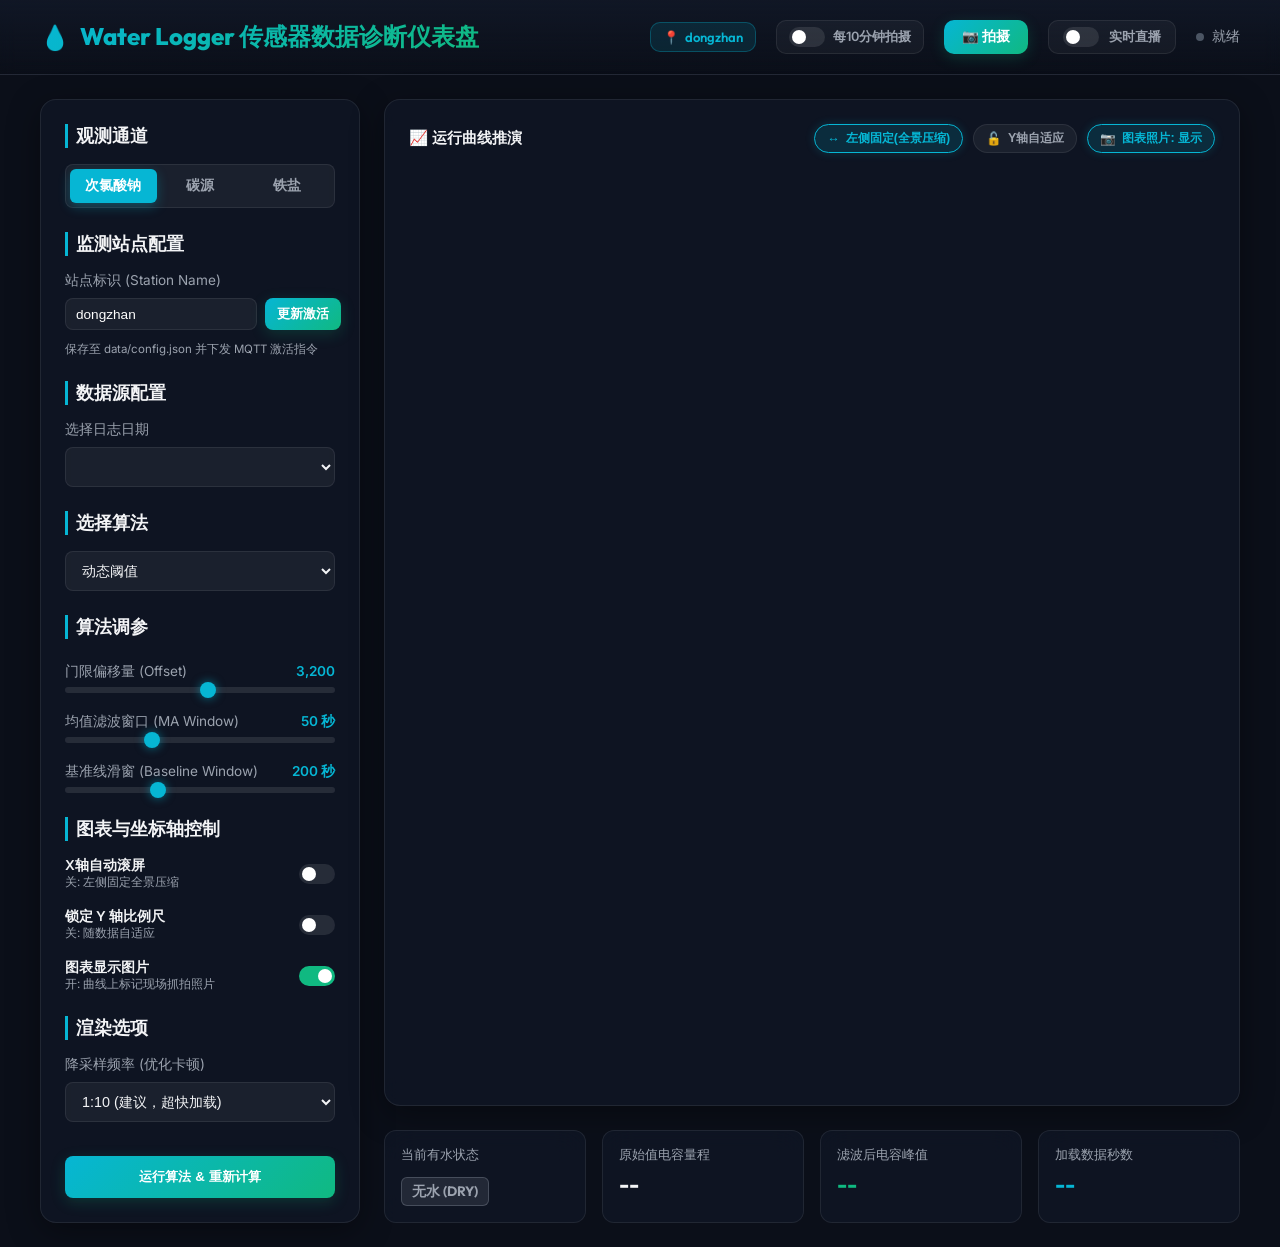
==== src/templates/index.html @ 76b0951c "more   configable items" ====
<!DOCTYPE html>
<html lang="zh-CN">
<head>
    <meta charset="UTF-8">
    <meta name="viewport" content="width=device-width, initial-scale=1.0">
    <title>Water Logger 传感器分析诊断控制台</title>
    <!-- 引入 Google Fonts -->
    <link rel="preconnect" href="https://fonts.googleapis.com">
    <link rel="preconnect" href="https://fonts.gstatic.com" crossorigin>
    <link href="https://fonts.googleapis.com/css2?family=Inter:wght@300;400;600;700&family=Outfit:wght@400;600;800&display=swap" rel="stylesheet">
    <!-- 引入 ECharts -->
    <script src="https://cdn.jsdelivr.net/npm/echarts@5.4.3/dist/echarts.min.js"></script>
    
    <style>
        :root {
            --bg-color: #0b0f19;
            --card-bg: rgba(17, 24, 39, 0.7);
            --card-border: rgba(255, 255, 255, 0.08);
            --text-main: #f3f4f6;
            --text-muted: #9ca3af;
            --accent-green: #10b981;
            --accent-cyan: #06b6d4;
            --accent-orange: #f59e0b;
            --accent-red: #ef4444;
            --btn-hover: #1f2937;
        }

        * {
            box-sizing: border-box;
            margin: 0;
            padding: 0;
        }

        body {
            background-color: var(--bg-color);
            color: var(--text-main);
            font-family: 'Inter', sans-serif;
            min-height: 100vh;
            display: flex;
            flex-direction: column;
            overflow-x: hidden;
        }

        header {
            padding: 20px 40px;
            background: linear-gradient(180deg, rgba(17, 24, 39, 0.9) 0%, rgba(11, 15, 25, 0) 100%);
            border-bottom: 1px solid var(--card-border);
            backdrop-filter: blur(8px);
            display: flex;
            justify-content: space-between;
            align-items: center;
        }

        header h1 {
            font-family: 'Outfit', sans-serif;
            font-size: 1.5rem;
            font-weight: 800;
            background: linear-gradient(135deg, #06b6d4 0%, #10b981 100%);
            -webkit-background-clip: text;
            -webkit-text-fill-color: transparent;
            display: flex;
            align-items: center;
            gap: 10px;
        }

        .header-right {
            display: flex;
            align-items: center;
            gap: 20px;
        }

        header .status {
            font-size: 0.85rem;
            color: var(--text-muted);
            display: flex;
            align-items: center;
            gap: 8px;
        }

        header .status-dot {
            width: 8px;
            height: 8px;
            background-color: #4b5563;
            border-radius: 50%;
            transition: all 0.5s;
        }

        header .status-dot.live {
            background-color: var(--accent-green);
            box-shadow: 0 0 10px var(--accent-green);
            animation: pulse 2s infinite;
        }

        header .status-dot.connecting {
            background-color: var(--accent-orange);
            box-shadow: 0 0 10px var(--accent-orange);
            animation: pulse 0.8s infinite;
        }

        @keyframes pulse {
            0% { transform: scale(0.95); opacity: 0.5; }
            50% { transform: scale(1.05); opacity: 1; }
            100% { transform: scale(0.95); opacity: 0.5; }
        }

        /* 拍摄按钮 */
        .capture-btn {
            background: linear-gradient(135deg, var(--accent-cyan) 0%, var(--accent-green) 100%);
            border: none;
            color: #ffffff;
            padding: 8px 18px;
            border-radius: 10px;
            font-size: 0.85rem;
            font-weight: 600;
            font-family: 'Inter', sans-serif;
            cursor: pointer;
            transition: all 0.3s;
            box-shadow: 0 4px 15px rgba(16, 185, 129, 0.2);
        }
        .capture-btn:hover:not(:disabled) {
            transform: translateY(-2px);
            box-shadow: 0 6px 20px rgba(16, 185, 129, 0.4);
        }
        .capture-btn:disabled {
            opacity: 0.6;
            cursor: wait;
        }

        /* 定时拍摄开关 */
        .auto-capture-toggle {
            display: flex;
            align-items: center;
            gap: 8px;
            background: rgba(255,255,255,0.04);
            border: 1px solid var(--card-border);
            border-radius: 10px;
            padding: 6px 12px;
            cursor: pointer;
            user-select: none;
            transition: all 0.3s;
        }
        .auto-capture-toggle:hover {
            background: rgba(255,255,255,0.08);
        }
        .auto-capture-toggle.active {
            border-color: var(--accent-cyan);
            background: rgba(6,182,212,0.08);
        }
        .auto-capture-toggle .toggle-label {
            font-size: 0.8rem;
            font-weight: 600;
            color: var(--text-muted);
            transition: color 0.3s;
        }
        .auto-capture-toggle.active .toggle-label {
            color: var(--accent-cyan);
        }

        /* 实时直播切换开关 */
        .live-toggle {
            display: flex;
            align-items: center;
            gap: 10px;
            background: rgba(255,255,255,0.04);
            border: 1px solid var(--card-border);
            border-radius: 10px;
            padding: 6px 14px;
            cursor: pointer;
            user-select: none;
            transition: all 0.3s;
        }
        .live-toggle:hover {
            background: rgba(255,255,255,0.08);
        }
        .live-toggle.active {
            border-color: var(--accent-green);
            background: rgba(16,185,129,0.08);
        }
        .live-toggle .toggle-label {
            font-size: 0.82rem;
            font-weight: 600;
            color: var(--text-muted);
            transition: color 0.3s;
        }
        .live-toggle.active .toggle-label {
            color: var(--accent-green);
        }
        /* 开关滑块 */
        .switch {
            position: relative;
            width: 36px;
            height: 20px;
        }
        .switch input { display: none; }
        .switch-slider {
            position: absolute;
            inset: 0;
            background: rgba(255,255,255,0.1);
            border-radius: 20px;
            transition: 0.3s;
        }
        .switch-slider:before {
            content: '';
            position: absolute;
            height: 14px;
            width: 14px;
            left: 3px;
            bottom: 3px;
            background: white;
            border-radius: 50%;
            transition: 0.3s;
        }
        input:checked + .switch-slider {
            background: var(--accent-green);
        }
        input:checked + .switch-slider:before {
            transform: translateX(16px);
        }

        .main-container {
            display: flex;
            flex: 1;
            padding: 24px 40px;
            gap: 24px;
            max-width: 1800px;
            margin: 0 auto;
            width: 100%;
        }

        /* 侧边控制面板 */
        .sidebar {
            width: 320px;
            background: var(--card-bg);
            border: 1px solid var(--card-border);
            border-radius: 16px;
            padding: 24px;
            backdrop-filter: blur(16px);
            display: flex;
            flex-direction: column;
            gap: 24px;
            box-shadow: 0 8px 32px 0 rgba(0, 0, 0, 0.37);
        }

        .section-title {
            font-family: 'Outfit', sans-serif;
            font-size: 1.1rem;
            font-weight: 600;
            margin-bottom: 8px;
            border-left: 3px solid var(--accent-cyan);
            padding-left: 8px;
        }

        .control-group {
            display: flex;
            flex-direction: column;
            gap: 8px;
        }

        label {
            font-size: 0.85rem;
            color: var(--text-muted);
            display: flex;
            justify-content: space-between;
        }

        select, input[type="number"] {
            width: 100%;
            background-color: rgba(255, 255, 255, 0.05);
            border: 1px solid var(--card-border);
            color: var(--text-main);
            padding: 10px 12px;
            border-radius: 8px;
            font-size: 0.9rem;
            outline: none;
            transition: all 0.3s;
        }

        select:focus, input[type="number"]:focus {
            border-color: var(--accent-cyan);
            box-shadow: 0 0 8px rgba(6, 182, 212, 0.3);
        }

        select option {
            background-color: var(--card-bg);
            color: var(--text-main);
        }

        .param-group {
            display: flex;
            flex-direction: column;
            gap: 20px;
        }

        /* 滑块样式 */
        .slider-container {
            display: flex;
            flex-direction: column;
            gap: 6px;
        }

        .slider-val {
            font-weight: 600;
            color: var(--accent-cyan);
        }

        input[type="range"] {
            -webkit-appearance: none;
            width: 100%;
            height: 6px;
            background: rgba(255, 255, 255, 0.1);
            border-radius: 3px;
            outline: none;
        }

        input[type="range"]::-webkit-slider-thumb {
            -webkit-appearance: none;
            width: 16px;
            height: 16px;
            border-radius: 50%;
            background: var(--accent-cyan);
            cursor: pointer;
            box-shadow: 0 0 10px rgba(6, 182, 212, 0.6);
            transition: transform 0.1s;
        }

        input[type="range"]::-webkit-slider-thumb:hover {
            transform: scale(1.2);
        }

        .channel-tabs {
            display: flex;
            background: rgba(255, 255, 255, 0.05);
            padding: 4px;
            border-radius: 8px;
            border: 1px solid var(--card-border);
        }

        .tab-btn {
            flex: 1;
            background: transparent;
            border: none;
            color: var(--text-muted);
            padding: 8px 0;
            border-radius: 6px;
            cursor: pointer;
            font-size: 0.85rem;
            font-weight: 600;
            transition: all 0.3s;
        }

        .tab-btn.active {
            background-color: var(--accent-cyan);
            color: #ffffff;
            box-shadow: 0 4px 12px rgba(6, 182, 212, 0.3);
        }

        .apply-btn {
            width: 100%;
            background: linear-gradient(135deg, var(--accent-cyan) 0%, var(--accent-green) 100%);
            border: none;
            color: #ffffff;
            padding: 12px;
            border-radius: 8px;
            font-weight: 600;
            cursor: pointer;
            transition: all 0.3s;
            box-shadow: 0 4px 15px rgba(16, 185, 129, 0.2);
            margin-top: 10px;
        }

        .apply-btn:hover {
            transform: translateY(-2px);
            box-shadow: 0 6px 20px rgba(16, 185, 129, 0.4);
        }

        .apply-btn:active {
            transform: translateY(0);
        }

        /* 右侧图表与展示区 */
        .content-area {
            flex: 1;
            display: flex;
            flex-direction: column;
            gap: 24px;
        }

        .chart-card {
            flex: 1;
            background: var(--card-bg);
            border: 1px solid var(--card-border);
            border-radius: 16px;
            padding: 24px;
            position: relative;
            backdrop-filter: blur(16px);
            min-height: 550px;
            box-shadow: 0 8px 32px 0 rgba(0, 0, 0, 0.37);
            transition: border-color 0.5s;
        }
        .chart-card.live-border {
            border-color: rgba(16, 185, 129, 0.3);
            box-shadow: 0 8px 32px 0 rgba(0,0,0,0.37), 0 0 20px rgba(16,185,129,0.06);
        }

        #chart {
            width: 100%;
            height: 100%;
            min-height: 500px;
        }

        /* 图表卡片顶部控制栏 */
        .chart-top-bar {
            display: flex;
            justify-content: space-between;
            align-items: center;
            margin-bottom: 12px;
            z-index: 10;
            position: relative;
        }

        .chart-card-title {
            font-size: 0.95rem;
            font-weight: 700;
            color: var(--text-main);
            display: flex;
            align-items: center;
            gap: 6px;
        }

        .chart-top-actions {
            display: flex;
            align-items: center;
            gap: 10px;
            flex-wrap: wrap;
        }

        .chart-pill-btn {
            display: inline-flex;
            align-items: center;
            gap: 6px;
            background: rgba(255, 255, 255, 0.05);
            border: 1px solid var(--card-border);
            color: var(--text-muted);
            padding: 5px 12px;
            border-radius: 20px;
            font-size: 0.78rem;
            font-weight: 600;
            cursor: pointer;
            transition: all 0.25s ease;
            user-select: none;
        }

        .chart-pill-btn:hover {
            background: rgba(255, 255, 255, 0.1);
            color: var(--text-main);
            border-color: rgba(255, 255, 255, 0.2);
        }

        .chart-pill-btn.active {
            background: rgba(6, 182, 212, 0.15);
            border-color: var(--accent-cyan);
            color: var(--accent-cyan);
            box-shadow: 0 0 10px rgba(6, 182, 212, 0.2);
        }

        .chart-pill-btn.scrolling {
            background: rgba(16, 185, 129, 0.15);
            border-color: var(--accent-green);
            color: var(--accent-green);
            box-shadow: 0 0 10px rgba(16, 185, 129, 0.2);
        }

        .chart-pill-btn.locked {
            background: rgba(245, 158, 11, 0.15);
            border-color: var(--accent-orange);
            color: var(--accent-orange);
            box-shadow: 0 0 10px rgba(245, 158, 11, 0.2);
        }

        .chart-pill-btn.off {
            background: rgba(255, 255, 255, 0.03);
            border-color: rgba(255, 255, 255, 0.1);
            color: var(--text-muted);
            opacity: 0.75;
        }

        /* 实时追加计数器 */
        .live-badge {
            display: none;
            align-items: center;
            gap: 6px;
            background: rgba(16, 185, 129, 0.12);
            border: 1px solid rgba(16, 185, 129, 0.3);
            border-radius: 20px;
            padding: 4px 12px;
            font-size: 0.78rem;
            font-weight: 600;
            color: var(--accent-green);
        }
        .live-badge.visible {
            display: flex;
        }
        .live-badge .blink-dot {
            width: 6px;
            height: 6px;
            background: var(--accent-green);
            border-radius: 50%;
            animation: pulse 1s infinite;
        }

        /* 状态与统计微卡片 */
        .metrics-row {
            display: grid;
            grid-template-columns: repeat(4, 1fr);
            gap: 16px;
        }

        .metric-card {
            background: var(--card-bg);
            border: 1px solid var(--card-border);
            border-radius: 12px;
            padding: 16px;
            backdrop-filter: blur(16px);
            display: flex;
            flex-direction: column;
            gap: 6px;
        }

        .metric-title {
            font-size: 0.8rem;
            color: var(--text-muted);
        }

        .metric-val {
            font-size: 1.4rem;
            font-weight: bold;
            font-family: 'Outfit', sans-serif;
        }

        .state-tag {
            display: inline-block;
            padding: 4px 10px;
            border-radius: 6px;
            font-size: 0.85rem;
            font-weight: bold;
        }

        .state-tag.dry {
            background-color: rgba(156, 163, 175, 0.15);
            color: var(--text-muted);
            border: 1px solid rgba(156, 163, 175, 0.3);
        }

        .state-tag.wet {
            background-color: rgba(16, 185, 129, 0.15);
            color: var(--accent-green);
            border: 1px solid rgba(16, 185, 129, 0.4);
            box-shadow: 0 0 10px rgba(16, 185, 129, 0.1);
        }

        /* 新数据闪烁动画 */
        @keyframes flash-new {
            0% { background: rgba(6, 182, 212, 0.15); }
            100% { background: transparent; }
        }
        .metric-card.flash {
            animation: flash-new 0.6s ease-out;
        }

        /* 照片记录卡片 */
        .photo-card {
            background: var(--card-bg);
            border: 1px solid var(--card-border);
            border-radius: 16px;
            padding: 20px 24px;
            backdrop-filter: blur(16px);
        }
        .photo-header {
            display: flex;
            justify-content: space-between;
            align-items: center;
            margin-bottom: 12px;
        }
        .photo-count {
            font-size: 0.8rem;
            color: var(--text-muted);
        }
        .photo-strip {
            display: flex;
            gap: 12px;
            overflow-x: auto;
            padding-bottom: 6px;
        }
        .photo-item {
            flex: 0 0 auto;
            cursor: pointer;
            text-align: center;
            transition: transform 0.2s;
        }
        .photo-item:hover {
            transform: translateY(-3px);
        }
        .photo-thumb {
            width: 110px;
            height: 82px;
            object-fit: cover;
            border-radius: 8px;
            border: 1px solid var(--card-border);
            display: block;
            background: rgba(255,255,255,0.03);
        }
        .photo-time {
            margin-top: 4px;
            font-size: 0.72rem;
            color: var(--text-muted);
            font-family: 'Outfit', sans-serif;
        }

        /* 曲线上照片悬停 tooltip 式放大 */
        #photo-hover {
            display: none;
            position: fixed;
            z-index: 999;
            pointer-events: none;
            background: rgba(17, 24, 39, 0.96);
            border: 1px solid rgba(255,255,255,0.2);
            border-radius: 10px;
            padding: 8px;
            box-shadow: 0 10px 40px rgba(0,0,0,0.6);
        }
        #photo-hover.open { display: block; }
        #photo-hover img {
            display: block;
            width: 320px;
            max-height: 300px;
            object-fit: contain;
            border-radius: 6px;
        }
        #photo-hover .photo-hover-time {
            margin-top: 5px;
            font-size: 0.75rem;
            color: var(--text-muted);
            text-align: center;
            font-family: 'Outfit', sans-serif;
        }

        /* 照片放大弹窗 */
        .photo-modal {
            display: none;
            position: fixed;
            inset: 0;
            background: rgba(0, 0, 0, 0.85);
            z-index: 1000;
            flex-direction: column;
            align-items: center;
            justify-content: center;
            gap: 14px;
            cursor: zoom-out;
        }
        .photo-modal.open {
            display: flex;
        }
        .photo-modal img {
            max-width: 92vw;
            max-height: 82vh;
            border-radius: 12px;
            border: 1px solid rgba(255,255,255,0.15);
        }
        .photo-modal .photo-modal-time {
            color: #f3f4f6;
            font-size: 0.95rem;
            font-family: 'Outfit', sans-serif;
        }

        /* 顶部站点指示牌 */
        .station-tag {
            display: flex;
            align-items: center;
            gap: 6px;
            background: rgba(6, 182, 212, 0.12);
            border: 1px solid rgba(6, 182, 212, 0.3);
            border-radius: 10px;
            padding: 6px 12px;
            font-size: 0.82rem;
            font-weight: 600;
            color: var(--accent-cyan);
            font-family: 'Outfit', monospace;
        }
    </style>
</head>
<body>

    <header>
        <h1><span>💧</span> Water Logger 传感器数据诊断仪表盘</h1>
        <div class="header-right">
            <!-- 当前激活站点指示牌 -->
            <div class="station-tag" id="station-tag" title="当前激活的监测站点（可在侧边栏修改）">
                <span>📍</span>
                <span id="current-station-name">dongzhan</span>
            </div>
            <!-- 定时拍摄开关：每10分钟自动拍摄一张 -->
            <label class="auto-capture-toggle" id="auto-capture-toggle" onclick="toggleAutoCapture()">
                <div class="switch">
                    <input type="checkbox" id="auto-capture-checkbox">
                    <span class="switch-slider"></span>
                </div>
                <span class="toggle-label">每10分钟拍摄</span>
            </label>
            <!-- 远程拍摄按钮 -->
            <button class="capture-btn" id="capture-btn" onclick="triggerCapture()">📷 拍摄</button>
            <!-- 实时直播开关 -->
            <div class="live-toggle" id="live-toggle" onclick="toggleLiveMode()">
                <div class="switch">
                    <input type="checkbox" id="live-checkbox">
                    <span class="switch-slider"></span>
                </div>
                <span class="toggle-label">实时直播</span>
            </div>
            <div class="status">
                <span class="status-dot" id="status-dot"></span>
                <span id="status-text">就绪</span>
            </div>
        </div>
    </header>

    <div class="main-container">
        <!-- 侧边参数控制器 -->
        <div class="sidebar">
            <div class="control-group">
                <div class="section-title">观测通道</div>
                <div class="channel-tabs">
                    <button class="tab-btn active" onclick="switchChannel(1)">次氯酸钠</button>
                    <button class="tab-btn" onclick="switchChannel(2)">碳源</button>
                    <button class="tab-btn" onclick="switchChannel(3)">铁盐</button>
                </div>
            </div>

            <div class="control-group">
                <div class="section-title">监测站点配置</div>
                <label for="station-name-input">站点标识 (Station Name)</label>
                <div style="display: flex; gap: 8px;">
                    <input type="text" id="station-name-input" value="dongzhan" style="flex: 1; background: rgba(255,255,255,0.05); border: 1px solid var(--card-border); color: #fff; padding: 7px 10px; border-radius: 8px; font-size: 0.85rem;" placeholder="如 dongzhan">
                    <button class="apply-btn" id="btn-save-station" style="width: auto; padding: 7px 12px; margin-top: 0; white-space: nowrap; font-size: 0.82rem;" onclick="saveStationConfig()">更新激活</button>
                </div>
                <div style="font-size: 0.72rem; color: var(--text-muted); margin-top: 4px;">保存至 data/config.json 并下发 MQTT 激活指令</div>
            </div>

            <div class="control-group">
                <div class="section-title">数据源配置</div>
                <label for="date-select">选择日志日期</label>
                <select id="date-select" onchange="fetchData()">
                    <!-- 动态加载 -->
                </select>
            </div>

            <div class="control-group">
                <div class="section-title">选择算法</div>
                <select id="algo-select">
                    <option value="dynamic">动态阈值</option>
                    <option value="discrete">离散方差</option>
                    <option value="envelope">包络范围</option>
                </select>
            </div>

            <div class="control-group" style="gap: 16px;">
                <div class="section-title">算法调参</div>
                
                <!-- 动态阈值 参数 -->
                <div id="param-group-dynamic" class="param-group">
                    <div class="slider-container">
                        <label>门限偏移量 (Offset) <span class="slider-val" id="offset-val">3,200</span></label>
                        <input type="range" id="offset-slider" min="-50000" max="50000" step="500" value="3200" oninput="updateSliderLabel('offset', this.value)" onchange="fetchData()">
                    </div>
                    <div class="slider-container">
                        <label>均值滤波窗口 (MA Window) <span class="slider-val" id="ma-val">50 秒</span></label>
                        <input type="range" id="ma-slider" min="5" max="150" step="5" value="50" oninput="updateSliderLabel('ma', this.value)" onchange="fetchData()">
                    </div>
                    <div class="slider-container">
                        <label>基准线滑窗 (Baseline Window) <span class="slider-val" id="base-val">200 秒</span></label>
                        <input type="range" id="base-slider" min="50" max="500" step="10" value="200" oninput="updateSliderLabel('base', this.value)" onchange="fetchData()">
                    </div>
                </div>

                <!-- 离散方差 参数 -->
                <div id="param-group-discrete" class="param-group" style="display: none;">
                    <div class="slider-container">
                        <label>基线均值窗口 <span class="slider-val" id="var-base-val">200 秒</span></label>
                        <input type="range" id="var-base-slider" min="50" max="500" step="10" value="200" oninput="updateSliderLabel('var-base', this.value)" onchange="fetchData()">
                    </div>
                    <div class="slider-container">
                        <label>方差平滑窗口 <span class="slider-val" id="var-ma-val">30 秒</span></label>
                        <input type="range" id="var-ma-slider" min="5" max="150" step="5" value="30" oninput="updateSliderLabel('var-ma', this.value)" onchange="fetchData()">
                    </div>
                    <div class="slider-container">
                        <label>方差触发阈值 <span class="slider-val" id="var-thresh-val">500,000</span></label>
                        <input type="range" id="var-thresh-slider" min="0" max="5000000" step="10000" value="500000" oninput="updateSliderLabel('var-thresh', this.value)" onchange="fetchData()">
                    </div>
                </div>

                <div id="param-group-envelope" class="param-group" style="display: none;">
                    <div class="slider-container">
                        <label>包络窗口大小 <span class="slider-val" id="env-window-val">30 秒</span></label>
                        <input type="range" id="env-window-slider" min="10" max="200" step="5" value="30" oninput="updateSliderLabel('env-window', this.value)" onchange="fetchData()">
                    </div>
                    <div class="slider-container">
                        <label>基准线上升窗口 (Up) <span class="slider-val" id="env-dry-window-up-val">1000 秒</span></label>
                        <input type="range" id="env-dry-window-up-slider" min="10" max="10000" step="10" value="1000" oninput="updateSliderLabel('env-dry-window-up', this.value); syncDownWindow(this.value);" onchange="fetchData()">
                    </div>
                    <div class="slider-container">
                        <label>基准线下降窗口 (Down) <span class="slider-val" id="env-dry-window-down-val">1000 秒</span></label>
                        <input type="range" id="env-dry-window-down-slider" min="10" max="10000" step="10" value="1000" oninput="updateSliderLabel('env-dry-window-down', this.value)" onchange="fetchData()">
                    </div>
                    <div class="slider-container">
                        <label>上触发偏移量 <span class="slider-val" id="env-upper-offset-val">5,000</span></label>
                        <input type="range" id="env-upper-offset-slider" min="100" max="50000" step="500" value="5000" oninput="updateSliderLabel('env-upper-offset', this.value)" onchange="fetchData()">
                    </div>
                    <div class="slider-container">
                        <label>下触发偏移量 <span class="slider-val" id="env-lower-offset-val">3,000</span></label>
                        <input type="range" id="env-lower-offset-slider" min="100" max="50000" step="500" value="3000" oninput="updateSliderLabel('env-lower-offset', this.value)" onchange="fetchData()">
                    </div>
                </div>
            </div>

            <div class="control-group">
                <div class="section-title">图表与坐标轴控制</div>
                <div class="slider-container" style="flex-direction: row; justify-content: space-between; align-items: center;">
                    <div>
                        <div style="font-weight: 600; font-size: 0.85rem;">X轴自动滚屏</div>
                        <div style="font-size: 0.72rem; color: var(--text-muted);" id="sidebar-x-desc">关: 左侧固定全景压缩</div>
                    </div>
                    <label class="switch">
                        <input type="checkbox" id="sidebar-x-scroll-toggle" onchange="setAutoScroll(this.checked)">
                        <span class="switch-slider"></span>
                    </label>
                </div>

                <div class="slider-container" style="flex-direction: row; justify-content: space-between; align-items: center; margin-top: 10px;">
                    <div>
                        <div style="font-weight: 600; font-size: 0.85rem;">锁定 Y 轴比例尺</div>
                        <div style="font-size: 0.72rem; color: var(--text-muted);" id="sidebar-y-desc">关: 随数据自适应</div>
                    </div>
                    <label class="switch">
                        <input type="checkbox" id="sidebar-y-lock-toggle" onchange="setYScaleLock(this.checked)">
                        <span class="switch-slider"></span>
                    </label>
                </div>

                <div class="slider-container" style="flex-direction: row; justify-content: space-between; align-items: center; margin-top: 10px;">
                    <div>
                        <div style="font-weight: 600; font-size: 0.85rem;">图表显示图片</div>
                        <div style="font-size: 0.72rem; color: var(--text-muted);" id="sidebar-photo-desc">开: 曲线上标记现场抓拍照片</div>
                    </div>
                    <label class="switch">
                        <input type="checkbox" id="sidebar-photo-toggle" checked onchange="setShowChartPhotos(this.checked)">
                        <span class="switch-slider"></span>
                    </label>
                </div>
            </div>

            <div class="control-group">
                <div class="section-title">渲染选项</div>
                <label for="downsample-select">降采样频率 (优化卡顿)</label>
                <select id="downsample-select" onchange="fetchData()">
                    <option value="1">1:1 (保留全部点)</option>
                    <option value="5">1:5 (更平滑)</option>
                    <option value="10" selected>1:10 (建议，超快加载)</option>
                    <option value="30">1:30 (适用于月度大跨度)</option>
                </select>
            </div>

            <button class="apply-btn" onclick="fetchData()">运行算法 &amp; 重新计算</button>
        </div>

        <!-- 右侧图表分析区域 -->
        <div class="content-area">
            <div class="chart-card" id="chart-card">
                <!-- 图表顶部控制栏 -->
                <div class="chart-top-bar">
                    <div class="chart-top-left">
                        <span class="chart-card-title">📈 运行曲线推演</span>
                    </div>
                    <div class="chart-top-actions">
                        <!-- 实时追加角标 -->
                        <div class="live-badge" id="live-badge">
                            <span class="blink-dot"></span>
                            <span id="live-count-text">LIVE · +0 pts</span>
                        </div>

                        <!-- X轴滚屏模式切换按钮 -->
                        <button class="chart-pill-btn active" id="btn-x-scroll" onclick="toggleAutoScroll()" title="点击切换 X 轴模式：左侧固定全景压缩 vs 窗口自动滚屏">
                            <span class="pill-icon">↔️</span>
                            <span class="pill-text" id="btn-x-scroll-text">左侧固定(全景压缩)</span>
                        </button>

                        <!-- Y轴比例尺锁定按钮 -->
                        <button class="chart-pill-btn" id="btn-y-scale" onclick="toggleYScaleLock()" title="点击切换 Y 轴比例尺：自适应 vs 锁定当前刻度">
                            <span class="pill-icon" id="btn-y-scale-icon">🔓</span>
                            <span class="pill-text" id="btn-y-scale-text">Y轴自适应</span>
                        </button>

                        <!-- 显示/隐藏图表图片标记按钮 -->
                        <button class="chart-pill-btn active" id="btn-toggle-photos" onclick="toggleChartPhotos()" title="点击切换图表上是否显示现场照片标记">
                            <span class="pill-icon" id="btn-toggle-photos-icon">📷</span>
                            <span class="pill-text" id="btn-toggle-photos-text">图表照片: 显示</span>
                        </button>
                    </div>
                </div>
                <div id="chart"></div>
            </div>

            <!-- 照片记录条 -->
            <div class="photo-card" id="photo-card" style="display: none;">
                <div class="photo-header">
                    <div class="section-title">📷 照片记录</div>
                    <span class="photo-count" id="photo-count"></span>
                </div>
                <div class="photo-strip" id="photo-strip"></div>
            </div>

            <!-- 数据快报行 -->
            <div class="metrics-row">
                <div class="metric-card" id="mc-state">
                    <div class="metric-title">当前有水状态</div>
                    <div class="metric-val" style="margin-top: 4px;">
                        <span id="current-state-tag" class="state-tag dry">无水 (DRY)</span>
                    </div>
                </div>
                <div class="metric-card" id="mc-raw">
                    <div class="metric-title">原始值电容量程</div>
                    <div class="metric-val" id="metric-raw-range">--</div>
                </div>
                <div class="metric-card" id="mc-filtered">
                    <div class="metric-title">滤波后电容峰值</div>
                    <div class="metric-val" id="metric-filtered-max" style="color: var(--accent-green);">--</div>
                </div>
                <div class="metric-card" id="mc-pts">
                    <div class="metric-title">加载数据秒数</div>
                    <div class="metric-val" id="metric-points-count" style="color: var(--accent-cyan);">--</div>
                </div>
            </div>
        </div>
    </div>

    <!-- 照片放大弹窗 -->
    <div class="photo-modal" id="photo-modal" onclick="closePhotoModal()">
        <img id="photo-modal-img" src="" alt="photo">
        <div class="photo-modal-time" id="photo-modal-time"></div>
    </div>

    <!-- 曲线上照片悬停 tooltip 式放大 -->
    <div id="photo-hover">
        <img id="photo-hover-img" src="" alt="photo preview">
        <div class="photo-hover-time" id="photo-hover-time"></div>
    </div>

    <script>
        // ============================================================
        //  全局状态
        // ============================================================
        let currentChannel = 1;
        let myChart = null;
        let cachedData = null;

        // 实时模式状态
        let isLiveMode = false;
        let eventSource = null;       // SSE 连接实例
        let liveAppendCount = 0;      // 本次实时追加点数

        // 实时模式的数据缓冲（与 cachedData 同结构，但存储全部 live 数据）
        let liveData = null;

        // 照片记录（当前日期）
        let allPhotos = [];          // 全量照片（曲线上标记不限数量）
        let currentPhotos = [];      // 照片记录条展示的最新 10 张
        let currentPhotosTotal = 0;
        let photoPollTimer = null;   // 实时模式下的照片轮询定时器

        // ============================================================
        //  X 轴滚屏与 Y 轴比例尺状态管理
        // ============================================================
        let autoScrollX = false;       // 默认 false：左侧固定全景压缩；true：自动滚屏追踪最新300点
        let isYScaleLocked = false;    // 默认 false：Y 轴自适应缩放；true：锁定固定比例
        let lockedYMin = null;         // 锁定时记录的 Y 轴下界
        let lockedYMax = null;         // 锁定时记录的 Y 轴上界
        let showChartPhotos = true;    // 默认 true：图表上显示现场抓拍照片标记

        function setAutoScroll(enabled) {
            autoScrollX = !!enabled;
            updateScrollUI();
            saveConfig();
            
            // 如果已有图表，立即刷新视图
            if (myChart) {
                const option = myChart.getOption();
                const totalLen = (option.xAxis && option.xAxis[0].data) ? option.xAxis[0].data.length : 0;
                autoScrollDataZoom(totalLen);
            }
        }

        function toggleAutoScroll() {
            setAutoScroll(!autoScrollX);
        }

        function updateScrollUI() {
            const btn = document.getElementById('btn-x-scroll');
            const text = document.getElementById('btn-x-scroll-text');
            const toggle = document.getElementById('sidebar-x-scroll-toggle');
            const desc = document.getElementById('sidebar-x-desc');

            if (autoScrollX) {
                if (btn) {
                    btn.classList.remove('active');
                    btn.classList.add('scrolling');
                }
                if (text) text.innerText = 'X轴自动滚屏(300点)';
                if (toggle) toggle.checked = true;
                if (desc) desc.innerText = '开: 追踪最新300点';
            } else {
                if (btn) {
                    btn.classList.add('active');
                    btn.classList.remove('scrolling');
                }
                if (text) text.innerText = '左侧固定(全景压缩)';
                if (toggle) toggle.checked = false;
                if (desc) desc.innerText = '关: 左侧固定全景压缩';
            }
        }

        function setYScaleLock(locked) {
            isYScaleLocked = !!locked;
            if (isYScaleLocked) {
                lockCurrentYBounds();
            } else {
                lockedYMin = null;
                lockedYMax = null;
            }
            updateYScaleUI();
            saveConfig();
            applyYScaleToChart();
        }

        function toggleYScaleLock() {
            setYScaleLock(!isYScaleLocked);
        }

        function lockCurrentYBounds() {
            const data = isLiveMode && liveData ? liveData : cachedData;
            if (!data) return;
            const sd = data[`sensor${currentChannel}`];
            if (!sd) return;
            
            const all = [];
            if (sd.raw && sd.raw.length) all.push(...sd.raw);
            if (sd.filtered && sd.filtered.length) all.push(...sd.filtered);
            if (sd.baseline && sd.baseline.length) all.push(...sd.baseline);
            
            if (all.length === 0) return;
            const minVal = all.reduce((a, b) => Math.min(a, b), Infinity);
            const maxVal = all.reduce((a, b) => Math.max(a, b), -Infinity);
            const span = Math.max(maxVal - minVal, 1000);
            lockedYMin = Math.floor(minVal - span * 0.05);
            lockedYMax = Math.ceil(maxVal + span * 0.05);
        }

        function applyYScaleToChart() {
            if (!myChart) return;
            if (isYScaleLocked && lockedYMin !== null && lockedYMax !== null) {
                myChart.setOption({
                    yAxis: [
                        {
                            scale: false,
                            min: lockedYMin,
                            max: lockedYMax
                        }
                    ]
                }, false);
            } else {
                myChart.setOption({
                    yAxis: [
                        {
                            scale: true,
                            min: null,
                            max: null
                        }
                    ]
                }, false);
            }
        }

        function updateYScaleUI() {
            const btn = document.getElementById('btn-y-scale');
            const icon = document.getElementById('btn-y-scale-icon');
            const text = document.getElementById('btn-y-scale-text');
            const toggle = document.getElementById('sidebar-y-lock-toggle');
            const desc = document.getElementById('sidebar-y-desc');

            if (isYScaleLocked) {
                if (btn) btn.classList.add('locked');
                if (icon) icon.innerText = '🔒';
                if (text) text.innerText = lockedYMin !== null ? `Y轴已锁定 (${lockedYMin.toLocaleString()} ~ ${lockedYMax.toLocaleString()})` : 'Y轴已锁定';
                if (toggle) toggle.checked = true;
                if (desc) desc.innerText = lockedYMin !== null ? `开: [${lockedYMin.toLocaleString()} ~ ${lockedYMax.toLocaleString()}]` : '开: 锁定当前刻度';
            } else {
                if (btn) btn.classList.remove('locked');
                if (icon) icon.innerText = '🔓';
                if (text) text.innerText = 'Y轴自适应';
                if (toggle) toggle.checked = false;
                if (desc) desc.innerText = '关: 随数据自适应';
            }
        }

        // ============================================================
        //  图表照片显示控制
        // ============================================================
        function setShowChartPhotos(enabled) {
            showChartPhotos = !!enabled;
            updatePhotoToggleUI();
            saveConfig();
            refreshPhotoMarks();
        }

        function toggleChartPhotos() {
            setShowChartPhotos(!showChartPhotos);
        }

        function updatePhotoToggleUI() {
            const btn = document.getElementById('btn-toggle-photos');
            const icon = document.getElementById('btn-toggle-photos-icon');
            const text = document.getElementById('btn-toggle-photos-text');
            const toggle = document.getElementById('sidebar-photo-toggle');
            const desc = document.getElementById('sidebar-photo-desc');

            if (showChartPhotos) {
                if (btn) {
                    btn.classList.add('active');
                    btn.classList.remove('off');
                }
                if (icon) icon.innerText = '📷';
                if (text) text.innerText = '图表照片: 显示';
                if (toggle) toggle.checked = true;
                if (desc) desc.innerText = '开: 曲线上标记现场抓拍照片';
            } else {
                if (btn) {
                    btn.classList.remove('active');
                    btn.classList.add('off');
                }
                if (icon) icon.innerText = '🚫';
                if (text) text.innerText = '图表照片: 隐藏';
                if (toggle) toggle.checked = false;
                if (desc) desc.innerText = '关: 纯曲线无照片干扰';
            }
        }

        // ============================================================
        //  配置本地记忆 (localStorage)
        // ============================================================
        function saveConfig() {
            const config = {
                channel: currentChannel,
                date: document.getElementById('date-select').value,
                algo: document.getElementById('algo-select').value,
                downsample: document.getElementById('downsample-select').value,
                auto_scroll_x: autoScrollX,
                y_scale_locked: isYScaleLocked,
                locked_y_min: lockedYMin,
                locked_y_max: lockedYMax,
                show_chart_photos: showChartPhotos,
                params: {
                    offset: document.getElementById('offset-slider').value,
                    ma: document.getElementById('ma-slider').value,
                    base: document.getElementById('base-slider').value,
                    var_base: document.getElementById('var-base-slider').value,
                    var_ma: document.getElementById('var-ma-slider').value,
                    var_thresh: document.getElementById('var-thresh-slider').value,
                    env_window: document.getElementById('env-window-slider').value,
                    env_dry_up: document.getElementById('env-dry-window-up-slider').value,
                    env_dry_down: document.getElementById('env-dry-window-down-slider').value,
                    env_upper: document.getElementById('env-upper-offset-slider').value,
                    env_lower: document.getElementById('env-lower-offset-slider').value
                }
            };
            localStorage.setItem('water_logger_config', JSON.stringify(config));
        }

        function loadConfig() {
            try {
                updateScrollUI();
                updateYScaleUI();
                updatePhotoToggleUI();
                const saved = localStorage.getItem('water_logger_config');
                if (!saved) return;
                const config = JSON.parse(saved);

                if (config.channel) {
                    currentChannel = config.channel;
                    const btns = document.querySelectorAll('.tab-btn');
                    btns.forEach((btn, idx) => {
                        btn.classList.toggle('active', idx === currentChannel - 1);
                    });
                }

                if (config.date) {
                    const dateSelect = document.getElementById('date-select');
                    for (let i = 0; i < dateSelect.options.length; i++) {
                        if (dateSelect.options[i].value === config.date) {
                            dateSelect.value = config.date;
                            break;
                        }
                    }
                }

                if (config.algo) {
                    document.getElementById('algo-select').value = config.algo;
                    document.querySelectorAll('.param-group').forEach(el => el.style.display = 'none');
                    document.getElementById('param-group-' + config.algo).style.display = 'block';
                }

                if (config.downsample) {
                    document.getElementById('downsample-select').value = config.downsample;
                }

                if (config.auto_scroll_x !== undefined) {
                    autoScrollX = !!config.auto_scroll_x;
                }
                if (config.y_scale_locked !== undefined) {
                    isYScaleLocked = !!config.y_scale_locked;
                    lockedYMin = config.locked_y_min !== undefined ? config.locked_y_min : null;
                    lockedYMax = config.locked_y_max !== undefined ? config.locked_y_max : null;
                }
                if (config.show_chart_photos !== undefined) {
                    showChartPhotos = !!config.show_chart_photos;
                }
                updateScrollUI();
                updateYScaleUI();
                updatePhotoToggleUI();

                if (config.params) {
                    const p = config.params;
                    // Fix #15: 对每个字段做存在性检查，防止旧版本 localStorage 配置缺少新字段
                    //         导致 slider.value = undefined 将滑块内容设为字符串 'undefined'
                    const setSlider = (id, val, type) => {
                        if (val !== undefined && document.getElementById(id)) {
                            document.getElementById(id).value = val;
                            updateSliderLabel(type, val);
                        }
                    };
                    setSlider('offset-slider', p.offset, 'offset');
                    setSlider('ma-slider', p.ma, 'ma');
                    setSlider('base-slider', p.base, 'base');
                    setSlider('var-base-slider', p.var_base, 'var-base');
                    setSlider('var-ma-slider', p.var_ma, 'var-ma');
                    setSlider('var-thresh-slider', p.var_thresh, 'var-thresh');
                    setSlider('env-window-slider', p.env_window, 'env-window');
                    setSlider('env-dry-window-up-slider', p.env_dry_up, 'env-dry-window-up');
                    setSlider('env-dry-window-down-slider', p.env_dry_down, 'env-dry-window-down');
                    setSlider('env-upper-offset-slider', p.env_upper, 'env-upper-offset');
                    setSlider('env-lower-offset-slider', p.env_lower, 'env-lower-offset');
                }
            } catch (e) {
                console.error("加载配置失败", e);
            }
        }

        // ============================================================
        //  站点配置 (Station Config)
        // ============================================================
        async function fetchStationConfig() {
            try {
                const res = await fetch('/api/station_config');
                const data = await res.json();
                if (data && data.station_name) {
                    const stName = data.station_name;
                    const stInput = document.getElementById('station-name-input');
                    const stBadge = document.getElementById('current-station-name');
                    if (stInput) stInput.value = stName;
                    if (stBadge) stBadge.innerText = stName;
                }
            } catch (err) {
                console.error("加载站点配置失败:", err);
            }
        }

        async function saveStationConfig() {
            const stInput = document.getElementById('station-name-input');
            const btn = document.getElementById('btn-save-station');
            const val = stInput ? stInput.value.trim() : '';
            if (!val) {
                alert("站点名称不能为空");
                return;
            }
            if (btn) {
                btn.disabled = true;
                btn.innerText = "下发中...";
            }
            try {
                const res = await fetch('/api/station_config', {
                    method: 'POST',
                    headers: { 'Content-Type': 'application/json' },
                    body: JSON.stringify({ station_name: val, sample_interval: 1 })
                });
                const data = await res.json();
                if (data.ok) {
                    const stBadge = document.getElementById('current-station-name');
                    if (stBadge) stBadge.innerText = data.station_name;
                    alert(`✅ 站点已更新为 [${data.station_name}]，并已向 water/sensor/start 下发激活指令！`);
                } else {
                    alert(`❌ 更新失败: ${data.error || '未知错误'}`);
                }
            } catch (err) {
                alert(`❌ 网络请求失败: ${err.message}`);
            } finally {
                if (btn) {
                    btn.disabled = false;
                    btn.innerText = "更新激活";
                }
            }
        }

        // ============================================================
        //  初始化
        // ============================================================
        window.addEventListener('DOMContentLoaded', async () => {
            initChart();
            await fetchDates();
            await fetchStationConfig();
            loadConfig();
            await fetchData();

            // 从服务端恢复定时拍摄开关状态（持久化在 data/config.json）
            loadAutoCaptureState();

            document.getElementById('algo-select').addEventListener('change', function() {
                const algo = this.value;
                document.querySelectorAll('.param-group').forEach(el => el.style.display = 'none');
                document.getElementById('param-group-' + algo).style.display = 'block';
                fetchData();
            });
            
            window.addEventListener('resize', () => {
                if (myChart) myChart.resize();
            });
        });

        // ============================================================
        //  照片记录：拉取 / 缩略图条 / 弹窗 / 曲线标记
        // ============================================================
        function todayLocal() {
            const d = new Date();
            return `${d.getFullYear()}-${String(d.getMonth() + 1).padStart(2, '0')}-${String(d.getDate()).padStart(2, '0')}`;
        }

        function photoToMs(ts) {
            return new Date(ts.replace(' ', 'T')).getTime();
        }

        async function fetchPhotos(date) {
            try {
                const res = await fetch(`/api/photos?date=${date}`);
                allPhotos = await res.json();
                // 照片记录条仅显示最新 10 张；曲线上照片标记数量不限（用全量 allPhotos）
                currentPhotos = allPhotos.slice(-10);
                currentPhotosTotal = allPhotos.length;
            } catch (err) {
                console.error("加载照片失败:", err);
                allPhotos = [];
                currentPhotos = [];
                currentPhotosTotal = 0;
            }
            renderPhotoStrip();
            refreshPhotoMarks();
        }

        function renderPhotoStrip() {
            const card = document.getElementById('photo-card');
            const strip = document.getElementById('photo-strip');
            if (!currentPhotos.length) {
                card.style.display = 'none';
                strip.innerHTML = '';
                return;
            }
            card.style.display = 'block';
            document.getElementById('photo-count').textContent = currentPhotosTotal > 10
                ? `最新 10 张 / 共 ${currentPhotosTotal} 张`
                : `共 ${currentPhotos.length} 张`;
            strip.innerHTML = currentPhotos.map(p => `
                <div class="photo-item" onclick="openPhotoModal('${p.url}', '${p.timestamp}')">
                    <img class="photo-thumb" src="${p.url}" loading="lazy">
                    <div class="photo-time">${p.time}</div>
                </div>
            `).join('');
        }

        function openPhotoModal(url, ts) {
            document.getElementById('photo-modal-img').src = url;
            document.getElementById('photo-modal-time').textContent = ts;
            document.getElementById('photo-modal').classList.add('open');
        }

        function closePhotoModal() {
            document.getElementById('photo-modal').classList.remove('open');
        }

        /**
         * 生成照片在曲线上的标记点（二分查找最近的时间戳，贴在原始值曲线上）
         */
        function buildPhotoMarks(sensorData, timestamps) {
            if (!showChartPhotos || !allPhotos.length || !sensorData || !timestamps || !timestamps.length) return [];
            const marks = [];
            for (const p of allPhotos) {
                const t = photoToMs(p.timestamp);
                let lo = 0, hi = timestamps.length - 1;
                while (hi - lo > 1) {
                    const mid = (lo + hi) >> 1;
                    if (photoToMs(timestamps[mid]) < t) lo = mid; else hi = mid;
                }
                const idx = Math.abs(photoToMs(timestamps[lo]) - t) <= Math.abs(photoToMs(timestamps[hi]) - t) ? lo : hi;
                // 容差 60 秒：覆盖降采样后 10~30 秒的时间轴间隔；超过则视为该时段无数据，跳过
                if (Math.abs(photoToMs(timestamps[idx]) - t) > 60000) continue;
                marks.push({
                    name: p.timestamp,
                    coord: [timestamps[idx], sensorData.raw[idx]],
                    symbol: 'image://' + p.url,
                    symbolSize: [46, 34],
                    symbolOffset: [0, -20]
                });
            }
            return marks;
        }

        /**
         * 将照片标记合并进图表（series[0] 的 markPoint）
         */
        function refreshPhotoMarks() {
            if (!myChart) return;
            // 先清空，保证彻底清除已有照片标记
            myChart.setOption({ series: [{ markPoint: { data: [] } }] }, false);
            if (!showChartPhotos) return;

            const data = isLiveMode ? liveData : cachedData;
            if (!data) return;
            const sensorData = data[`sensor${currentChannel}`];
            const marks = buildPhotoMarks(sensorData, data.timestamps);
            if (marks.length) {
                myChart.setOption({
                    series: [{
                        markPoint: {
                            data: marks,
                            animation: false
                        }
                    }]
                }, false);
            }
        }

        /**
         * 查找悬停时间附近的照片（±1.5 秒内）
         */
        function findNearbyPhoto(tsStr) {
            if (!allPhotos.length || !tsStr) return null;
            const t = photoToMs(tsStr);
            for (const p of allPhotos) {
                if (Math.abs(photoToMs(p.timestamp) - t) < 1500) return p;
            }
            return null;
        }

        // ============================================================
        //  曲线上照片标记：鼠标悬停时 tooltip 式放大显示
        // ============================================================
        function showPhotoHover(params) {
            const photo = allPhotos.find(p => p.timestamp === params.name);
            if (!photo) return;
            const el = document.getElementById('photo-hover');
            document.getElementById('photo-hover-img').src = photo.url;
            document.getElementById('photo-hover-time').textContent = photo.timestamp;
            el.classList.add('open');

            // 定位到鼠标附近，超出视口时翻转方向
            const domEvt = params.event && params.event.event;
            const x = domEvt ? domEvt.clientX : 100;
            const y = domEvt ? domEvt.clientY : 100;
            const rect = el.getBoundingClientRect();
            let left = x + 16;
            let top = y + 16;
            if (left + rect.width > window.innerWidth - 8) left = x - rect.width - 16;
            if (top + rect.height > window.innerHeight - 8) top = y - rect.height - 16;
            el.style.left = Math.max(8, left) + 'px';
            el.style.top = Math.max(8, top) + 'px';
        }

        function hidePhotoHover() {
            document.getElementById('photo-hover').classList.remove('open');
        }

        // ============================================================
        //  图表初始化
        // ============================================================
        function initChart() {
            const chartDom = document.getElementById('chart');
            myChart = echarts.init(chartDom, 'dark');
            myChart.showLoading({
                text: '正在推演状态机...',
                color: '#06b6d4',
                textColor: '#f3f4f6',
                maskColor: 'rgba(11, 15, 25, 0.8)'
            });

            // 曲线上照片标记：hover 时以 tooltip 方式放大显示
            myChart.on('mouseover', params => {
                if (params.componentType === 'markPoint') showPhotoHover(params);
            });
            myChart.on('mouseout', params => {
                if (params.componentType === 'markPoint') hidePhotoHover();
            });
            myChart.on('globalout', hidePhotoHover);
        }

        // ============================================================
        //  远程拍摄：触发相机拍照并刷新照片列表
        // ============================================================
        async function doCapture() {
            const res = await fetch('/api/capture', { method: 'POST' });
            const data = await res.json();
            if (!data.ok) throw new Error(data.error || 'capture failed');
            return data;
        }

        async function triggerCapture() {
            const btn = document.getElementById('capture-btn');
            if (btn.disabled) return;
            btn.disabled = true;
            btn.textContent = '拍摄中...';

            try {
                await doCapture();
                // 等相机上传照片后刷新照片列表（新照片属于今天）
                const targetDate = document.getElementById('date-select').value || todayLocal();
                setTimeout(() => {
                    btn.textContent = '📷 拍摄';
                    btn.disabled = false;
                    fetchPhotos(targetDate);
                }, 3000);
                return;
            } catch (err) {
                console.error("拍摄请求异常:", err);
                btn.textContent = '拍摄失败';
            }

            // 失败路径：1.5 秒后恢复按钮
            setTimeout(() => {
                btn.textContent = '📷 拍摄';
                btn.disabled = false;
            }, 1500);
        }

        // ============================================================
        //  定时拍摄开关：状态持久化在服务端 data/config.json
        //  服务端后台任务每 10 分钟自动触发拍摄，浏览器关闭也有效
        // ============================================================
        async function toggleAutoCapture() {
            const checkbox = document.getElementById('auto-capture-checkbox');
            const toggle = document.getElementById('auto-capture-toggle');
            const enabled = !checkbox.checked;

            try {
                const res = await fetch(`/api/auto_capture?enabled=${enabled ? 'on' : 'off'}`, { method: 'POST' });
                const data = await res.json();
                checkbox.checked = data.auto_capture;
                toggle.classList.toggle('active', data.auto_capture);
                if (data.auto_capture) {
                    // 开启后等相机上传，刷新照片列表
                    const targetDate = document.getElementById('date-select').value || todayLocal();
                    setTimeout(() => fetchPhotos(targetDate), 3000);
                }
            } catch (err) {
                console.error("切换定时拍摄失败:", err);
            }
        }

        async function loadAutoCaptureState() {
            try {
                const res = await fetch('/api/auto_capture');
                const data = await res.json();
                document.getElementById('auto-capture-checkbox').checked = data.auto_capture;
                document.getElementById('auto-capture-toggle').classList.toggle('active', data.auto_capture);
            } catch (err) {
                console.error("加载定时拍摄状态失败:", err);
            }
        }

        // ============================================================
        //  实时直播开关
        // ============================================================
        function toggleLiveMode() {
            isLiveMode = !isLiveMode;
            const checkbox = document.getElementById('live-checkbox');
            const toggle = document.getElementById('live-toggle');
            checkbox.checked = isLiveMode;
            toggle.classList.toggle('active', isLiveMode);

            if (isLiveMode) {
                startLiveStream();
            } else {
                stopLiveStream();
            }
        }

        function setStatus(state) {
            // state: 'idle' | 'connecting' | 'live'
            const dot = document.getElementById('status-dot');
            const txt = document.getElementById('status-text');
            dot.className = 'status-dot';
            if (state === 'live') {
                dot.classList.add('live');
                txt.textContent = '实时接收中';
            } else if (state === 'connecting') {
                dot.classList.add('connecting');
                txt.textContent = '连接中...';
            } else {
                txt.textContent = '就绪';
            }
        }

        // ============================================================
        //  SSE 实时流接入
        // ============================================================
        function startLiveStream() {
            stopLiveStream(); // 先关闭已有连接
            liveAppendCount = 0;
            liveData = null;

            setStatus('connecting');

            const algorithm = document.getElementById('algo-select').value;
            const offset = document.getElementById('offset-slider').value;
            const ma = document.getElementById('ma-slider').value;
            const base = document.getElementById('base-slider').value;
            const var_baseline_ma = document.getElementById('var-base-slider').value;
            const var_variance_ma = document.getElementById('var-ma-slider').value;
            const var_thresh = parseInt(document.getElementById('var-thresh-slider').value);
            const env_window = document.getElementById('env-window-slider').value;
            const env_dry_window_up = document.getElementById('env-dry-window-up-slider').value;
            const env_dry_window_down = document.getElementById('env-dry-window-down-slider').value;
            const env_upper_offset = parseInt(document.getElementById('env-upper-offset-slider').value);
            const env_lower_offset = parseInt(document.getElementById('env-lower-offset-slider').value);
            const url = `/api/stream?algorithm=${algorithm}&threshold_offset=${offset}&ma_window=${ma}&baseline_window=${base}&var_baseline_ma=${var_baseline_ma}&var_variance_ma=${var_variance_ma}&var_threshold=${var_thresh}&env_window=${env_window}&env_dry_window_up=${env_dry_window_up}&env_dry_window_down=${env_dry_window_down}&env_upper_offset=${env_upper_offset}&env_lower_offset=${env_lower_offset}&poll_interval=1.0`;

            eventSource = new EventSource(url);

            eventSource.onmessage = (evt) => {
                const payload = JSON.parse(evt.data);

                if (payload.type === 'snapshot') {
                    // 首次全量快照：重置图表并全量渲染
                    liveData = payload;
                    liveAppendCount = 0;
                    setStatus('live');
                    showLiveBadge();

                    // 图表卡边框变绿
                    document.getElementById('chart-card').classList.add('live-border');

                    // 全量渲染
                    renderChart(liveData);

                } else if (payload.type === 'delta') {
                    // 增量数据：追加到 liveData 并调用 ECharts appendData
                    if (!liveData) return;

                    const newCount = payload.timestamps.length;
                    if (newCount === 0) return;

                    // 追加到缓存
                    liveData.timestamps.push(...payload.timestamps);
                    for (const chKey of ['sensor1', 'sensor2', 'sensor3']) {
                        for (const metric of ['raw', 'filtered', 'baseline', 'threshold', 'state']) {
                            liveData[chKey][metric].push(...payload[chKey][metric]);
                        }
                    }

                    liveAppendCount += newCount;
                    updateLiveBadge(liveAppendCount);

                    // 使用 ECharts appendData 实现真正的零闪动追加
                    appendToChart(payload);

                    // 更新指标卡片（带闪烁反馈）
                    updateMetrics(liveData[`sensor${currentChannel}`], true);
                }
            };

            eventSource.onerror = () => {
                setStatus('idle');
                showLiveBadge(false);
            };

            // 实时模式：立即拉取照片并每 10 秒轮询新照片
            fetchPhotos(todayLocal());
            clearInterval(photoPollTimer);
            photoPollTimer = setInterval(() => fetchPhotos(todayLocal()), 10000);
        }

        function stopLiveStream() {
            if (eventSource) {
                eventSource.close();
                eventSource = null;
            }
            clearInterval(photoPollTimer);
            photoPollTimer = null;
            setStatus('idle');
            showLiveBadge(false);
            document.getElementById('chart-card').classList.remove('live-border');
            liveData = null;
        }

        function showLiveBadge(show = true) {
            const badge = document.getElementById('live-badge');
            badge.classList.toggle('visible', show);
        }

        function updateLiveBadge(count) {
            document.getElementById('live-count-text').textContent = `LIVE · +${count} pts`;
        }

        // ============================================================
        //  ECharts 追加数据（appendData）
        //  仅追加当前通道的数据点，避免全量 setOption
        // ============================================================
        function appendToChart(delta) {
            if (!myChart || !delta) return;

            const chKey = `sensor${currentChannel}`;
            const sd = delta[chKey];

            // xAxis 追加时间戳
            const option = myChart.getOption();
            const existingX = option.xAxis[0].data || [];
            const newX = [...existingX, ...delta.timestamps];

            // series 0: raw, 1: filtered, 2: baseline, 3: threshold
            const algorithm = document.getElementById('algo-select').value;
            let seriesUpdates = [];

            if (algorithm === "dynamic") {
                seriesUpdates = [
                    { data: [...(option.series[0].data || []), ...sd.raw] },
                    { data: [...(option.series[1].data || []), ...sd.filtered] },
                    { data: [...(option.series[2].data || []), ...sd.baseline] },
                    { data: [...(option.series[3].data || []), ...sd.threshold] },
                ];
            } else if (algorithm === "discrete") {
                seriesUpdates = [
                    { data: [...(option.series[0].data || []), ...sd.raw] },
                    { data: [...(option.series[1].data || []), ...sd.baseline] },
                    // Fix #12: 平滑方差在后端使用 filtered 字段传输，原字段名 sd.variance 不存在导致 silent bug
                    { data: [...(option.series[2].data || []), ...sd.filtered] },
                    { data: [...(option.series[3].data || []), ...sd.threshold] },
                ];
            } else if (algorithm === "envelope") {
                const newDiffs = sd.filtered.map((val, idx) => +(val - sd.baseline[idx]).toFixed(2));
                const env_upper_val = parseFloat(document.getElementById('env-upper-offset-slider').value);
                const env_lower_val = parseFloat(document.getElementById('env-lower-offset-slider').value);
                const newDrys = sd.threshold;
                const newUpper = newDrys.map(val => +(val + env_upper_val).toFixed(2));
                const newLower = newDrys.map(val => +(val + env_lower_val).toFixed(2));

                seriesUpdates = [
                    { data: [...(option.series[0].data || []), ...sd.raw] },      // Raw
                    { data: [...(option.series[1].data || []), ...sd.filtered] }, // Upper
                    { data: [...(option.series[2].data || []), ...sd.baseline] }, // Lower
                    { data: [...(option.series[3].data || []), ...newDiffs] },    // Diff
                    { data: [...(option.series[4].data || []), ...newDrys] },     // Dry Baseline
                    { data: [...(option.series[5].data || []), ...newUpper] },    // UpperTrigger
                    { data: [...(option.series[6].data || []), ...newLower] },    // LowerTrigger
                ];
            }

            myChart.setOption({
                xAxis: [{ data: newX }],
                series: seriesUpdates
            }, false);

            // 自动滚动到最新数据（dataZoom 跟随最后 300 个点）
            autoScrollDataZoom(newX.length);
        }

        /**
         * 实时模式下维护 dataZoom 滑块
         * - 若 autoScrollX 为 false（左侧固定/全景压缩）：保持 start = 0, end = 100，数据点随时间在 X 轴压缩
         * - 若 autoScrollX 为 true（自动滚屏）：保持追踪最后 300 个点
         */
        function autoScrollDataZoom(totalLen) {
            if (!autoScrollX) {
                // 左侧固定，全局压缩
                myChart.setOption({
                    dataZoom: [
                        { type: 'inside', start: 0, end: 100 },
                        { type: 'slider', start: 0, end: 100 }
                    ]
                }, false);
                return;
            }

            // 自动滚屏模式
            const windowSize = 300;
            if (totalLen <= windowSize) {
                myChart.setOption({
                    dataZoom: [
                        { type: 'inside', start: 0, end: 100 },
                        { type: 'slider', start: 0, end: 100 }
                    ]
                }, false);
                return;
            }
            const endPct = 100;
            const startPct = Math.max(0, Math.floor((1 - windowSize / totalLen) * 100));
            myChart.setOption({
                dataZoom: [
                    { type: 'inside', start: startPct, end: endPct },
                    { type: 'slider', start: startPct, end: endPct }
                ]
            }, false);
        }

        // ============================================================
        //  同步 Down 窗口与 Up 窗口 (单向联动)
        // ============================================================
        function syncDownWindow(val) {
            const downSlider = document.getElementById('env-dry-window-down-slider');
            downSlider.value = val;
            updateSliderLabel('env-dry-window-down', val);
        }

        // ============================================================
        //  滑动条文本显示更新
        // ============================================================
        function updateSliderLabel(type, val) {
            const num = Number(val);
            if (type === 'offset') {
                document.getElementById('offset-val').innerText = `${num.toLocaleString()}`;
            } else if (type === 'ma') {
                document.getElementById('ma-val').innerText = `${val} 秒`;
            } else if (type === 'base') {
                document.getElementById('base-val').innerText = `${val} 秒`;
            } else if (type === 'var-base') {
                document.getElementById('var-base-val').innerText = `${val} 秒`;
            } else if (type === 'var-ma') {
                document.getElementById('var-ma-val').innerText = `${val} 秒`;
            } else if (type === 'var-thresh') {
                document.getElementById('var-thresh-val').innerText = `${num.toLocaleString()}`;
            } else if (type === 'env-window') {
                document.getElementById('env-window-val').innerText = `${val} 秒`;
            } else if (type === 'env-dry-window-up') {
                document.getElementById('env-dry-window-up-val').innerText = `${val} 秒`;
            } else if (type === 'env-dry-window-down') {
                document.getElementById('env-dry-window-down-val').innerText = `${val} 秒`;
            } else if (type === 'env-upper-offset') {
                document.getElementById('env-upper-offset-val').innerText = `${num.toLocaleString()}`;
            } else if (type === 'env-lower-offset') {
                document.getElementById('env-lower-offset-val').innerText = `${num.toLocaleString()}`;
            }
        }

        // ============================================================
        //  切换通道标签卡
        // ============================================================
        function switchChannel(ch) {
            currentChannel = ch;
            const btns = document.querySelectorAll('.tab-btn');
            btns.forEach((btn, idx) => {
                btn.classList.toggle('active', idx === ch - 1);
            });
            saveConfig();
            if (isYScaleLocked) {
                lockCurrentYBounds();
                updateYScaleUI();
            }
            // 实时模式：使用 liveData 重渲染；历史模式：使用 cachedData
            renderChart(isLiveMode && liveData ? liveData : cachedData);
        }

        // ============================================================
        //  获取后端可用日期
        // ============================================================
        async function fetchDates() {
            try {
                const res = await fetch('/api/available_dates');
                const dates = await res.json();
                const select = document.getElementById('date-select');
                select.innerHTML = '';
                
                if (dates.length === 0) {
                    const today = new Date().toISOString().split('T')[0];
                    select.innerHTML = `<option value="${today}">${today} (无数据)</option>`;
                    return;
                }
                
                dates.forEach(date => {
                    select.innerHTML += `<option value="${date}">${date}</option>`;
                });
            } catch (err) {
                console.error("加载日期失败:", err);
            }
        }

        // ============================================================
        //  历史数据拉取（手动/历史模式）
        // ============================================================
        async function fetchData() {
            saveConfig();
            
            if (isLiveMode) {
                // 实时模式下，重新启动 SSE 流（参数可能已更新）
                startLiveStream();
                return;
            }

            if (myChart) myChart.showLoading();
            
            const date = document.getElementById('date-select').value;
            const algorithm = document.getElementById('algo-select').value;
            const offset = document.getElementById('offset-slider').value;
            const ma = document.getElementById('ma-slider').value;
            const base = document.getElementById('base-slider').value;
            const var_baseline_ma = document.getElementById('var-base-slider').value;
            const var_variance_ma = document.getElementById('var-ma-slider').value;
            const var_thresh = parseInt(document.getElementById('var-thresh-slider').value);
            const env_window = document.getElementById('env-window-slider').value;
            const env_dry_window_up = document.getElementById('env-dry-window-up-slider').value;
            const env_dry_window_down = document.getElementById('env-dry-window-down-slider').value;
            const env_upper_offset = parseInt(document.getElementById('env-upper-offset-slider').value);
            const env_lower_offset = parseInt(document.getElementById('env-lower-offset-slider').value);
            const downsample = document.getElementById('downsample-select').value;

            try {
                const url = `/api/history?date=${date}&algorithm=${algorithm}&threshold_offset=${offset}&ma_window=${ma}&baseline_window=${base}&var_baseline_ma=${var_baseline_ma}&var_variance_ma=${var_variance_ma}&var_threshold=${var_thresh}&env_window=${env_window}&env_dry_window_up=${env_dry_window_up}&env_dry_window_down=${env_dry_window_down}&env_upper_offset=${env_upper_offset}&env_lower_offset=${env_lower_offset}&downsample=${downsample}`;
                const res = await fetch(url);
                cachedData = await res.json();

                renderChart(cachedData);
                await fetchPhotos(date);   // 同步加载该日期的照片记录
            } catch (err) {
                console.error("加载曲线数据失败:", err);
            } finally {
                if (myChart) myChart.hideLoading();
            }
        }

        // ============================================================
        //  全量渲染（快照 or 历史数据）
        // ============================================================
        function renderChart(data) {
            if (!data || !myChart) return;

            const timestamps = data.timestamps;
            const chKey = `sensor${currentChannel}`;
            const sensorData = data[chKey];

            if (!sensorData || timestamps.length === 0) {
                myChart.setOption({
                    title: {
                        text: '该日期暂无数据上报记录',
                        left: 'center',
                        top: 'middle',
                        textStyle: { color: '#9ca3af', fontSize: 16 }
                    }
                }, true);
                updateMetrics(null);
                return;
            }

            const markAreaData = generateMarkArea(timestamps, sensorData.state);

            const channelNames = {
                1: '次氯酸钠',
                2: '碳源',
                3: '铁盐'
            };

            const algorithm = document.getElementById('algo-select').value;
            
            let legendData = [];
            let seriesConfigs = [];
            let yAxisConfigs = [
                {
                    type: 'value',
                    name: '24-bit AD 计数值',
                    scale: !isYScaleLocked,
                    min: isYScaleLocked && lockedYMin !== null ? lockedYMin : undefined,
                    max: isYScaleLocked && lockedYMax !== null ? lockedYMax : undefined,
                    axisLine: { lineStyle: { color: 'rgba(255,255,255,0.1)' } },
                    axisLabel: {
                        color: '#9ca3af',
                        formatter: function (value) {
                            return value.toLocaleString();
                        }
                    },
                    splitLine: { lineStyle: { color: 'rgba(255,255,255,0.05)' } }
                }
            ];

            if (algorithm === "dynamic") {
                legendData = ['原始值 (Raw)', '滤波信号 (Filtered)', '环境基准线 (Baseline)', '自适应门限 (Threshold)'];
                seriesConfigs = [
                    {
                        name: '原始值 (Raw)',
                        type: 'line',
                        data: sensorData.raw,
                        lineStyle: { width: 1, color: 'rgba(255,255,255,0.25)' },
                        showSymbol: false,
                        large: true,
                        sampling: 'lttb'
                    },
                    {
                        name: '滤波信号 (Filtered)',
                        type: 'line',
                        data: sensorData.filtered,
                        lineStyle: { width: 2.5, color: '#10b981' },
                        showSymbol: false,
                        large: true,
                        sampling: 'lttb',
                        markArea: markAreaData
                    },
                    {
                        name: '环境基准线 (Baseline)',
                        type: 'line',
                        data: sensorData.baseline,
                        lineStyle: { width: 2, color: '#ec4899', type: 'solid' },
                        showSymbol: false,
                        large: true,
                        sampling: 'lttb'
                    },
                    {
                        name: '自适应门限 (Threshold)',
                        type: 'line',
                        data: sensorData.threshold,
                        lineStyle: { width: 1.5, color: '#ef4444', type: 'dashed' },
                        showSymbol: false,
                        large: true,
                        sampling: 'lttb'
                    }
                ];
            } else if (algorithm === "discrete") {
                legendData = ['原始值 (Raw)', '长效基线 (Baseline)', '平滑方差 (Variance)'];
                yAxisConfigs.push({
                    type: 'value',
                    name: '方差幅度',
                    scale: true,
                    position: 'right',
                    axisLine: { lineStyle: { color: 'rgba(255,255,255,0.1)' } },
                    axisLabel: {
                        color: '#fbbf24',
                        formatter: function (value) {
                            return value.toLocaleString();
                        }
                    },
                    splitLine: { show: false }
                });
                seriesConfigs = [
                    {
                        name: '原始值 (Raw)',
                        type: 'line',
                        data: sensorData.raw,
                        lineStyle: { width: 1, color: 'rgba(255,255,255,0.25)' },
                        showSymbol: false,
                        large: true,
                        sampling: 'lttb'
                    },
                    {
                        name: '长效基线 (Baseline)',
                        type: 'line',
                        data: sensorData.baseline,
                        lineStyle: { width: 2, color: '#ec4899', type: 'solid' },
                        showSymbol: false,
                        large: true,
                        sampling: 'lttb'
                    },
                    {
                        name: '平滑方差 (Variance)',
                        type: 'line',
                        yAxisIndex: 1,
                        data: sensorData.filtered,
                        lineStyle: { width: 2, color: '#fbbf24' },
                        showSymbol: false,
                        large: true,
                        sampling: 'lttb',
                        markArea: markAreaData
                    }
                ];
            } else if (algorithm === "envelope") {
                const diffData = sensorData.filtered.map((val, idx) => +(val - sensorData.baseline[idx]).toFixed(2));
                const env_upper_val = parseFloat(document.getElementById('env-upper-offset-slider').value);
                const env_lower_val = parseFloat(document.getElementById('env-lower-offset-slider').value);
                const dryBaseline = sensorData.threshold; // 后端复用此字段传回 dry_baseline
                const upperLimitData = dryBaseline.map(val => +(val + env_upper_val).toFixed(2));
                const lowerLimitData = dryBaseline.map(val => +(val + env_lower_val).toFixed(2));
                
                legendData = ['原始值 (Raw)', '包络上线 (Upper)', '包络下线 (Lower)', '极差曲线 (Diff)', '无水基准线 (Dry Baseline)', '上触发线 (Upper Trigger)', '下触发线 (Lower Trigger)'];
                yAxisConfigs.push({
                    type: 'value',
                    name: '极差值',
                    scale: true,
                    position: 'right',
                    axisLine: { lineStyle: { color: 'rgba(255,255,255,0.1)' } },
                    axisLabel: {
                        color: '#f59e0b',
                        formatter: function (value) {
                            return value.toLocaleString();
                        }
                    },
                    splitLine: { show: false }
                });
                seriesConfigs = [
                    {
                        name: '原始值 (Raw)',
                        type: 'line',
                        data: sensorData.raw,
                        lineStyle: { width: 1, color: 'rgba(255,255,255,0.25)' },
                        showSymbol: false,
                        large: true,
                        sampling: 'lttb',
                        markArea: markAreaData
                    },
                    {
                        name: '包络上线 (Upper)',
                        type: 'line',
                        data: sensorData.filtered,
                        lineStyle: { width: 1.5, color: 'rgba(255,255,255,0.25)', type: 'dashed' },
                        showSymbol: false,
                        large: true,
                        sampling: 'lttb'
                    },
                    {
                        name: '包络下线 (Lower)',
                        type: 'line',
                        data: sensorData.baseline,
                        lineStyle: { width: 1.5, color: 'rgba(255,255,255,0.25)', type: 'dashed' },
                        showSymbol: false,
                        large: true,
                        sampling: 'lttb'
                    },
                    {
                        name: '极差曲线 (Diff)',
                        type: 'line',
                        yAxisIndex: 1,
                        data: diffData,
                        itemStyle: { color: '#f59e0b' },
                        lineStyle: { width: 2, color: '#f59e0b' },
                        showSymbol: false,
                        large: true,
                        sampling: 'lttb'
                    },
                    {
                        name: '无水基准线 (Dry Baseline)',
                        type: 'line',
                        yAxisIndex: 1,
                        data: dryBaseline,
                        itemStyle: { color: '#ec4899' },
                        lineStyle: { width: 2, color: '#ec4899' },
                        showSymbol: false,
                        large: true,
                        sampling: 'lttb'
                    },
                    {
                        name: '上触发线 (Upper Trigger)',
                        type: 'line',
                        yAxisIndex: 1,
                        data: upperLimitData,
                        itemStyle: { color: '#ef4444' },
                        lineStyle: { width: 1.5, color: '#ef4444', type: 'dashed' },
                        showSymbol: false,
                        large: true,
                        sampling: 'lttb'
                    },
                    {
                        name: '下触发线 (Lower Trigger)',
                        type: 'line',
                        yAxisIndex: 1,
                        data: lowerLimitData,
                        itemStyle: { color: '#10b981' },
                        lineStyle: { width: 1.5, color: '#10b981', type: 'dashed' },
                        showSymbol: false,
                        large: true,
                        sampling: 'lttb'
                    }
                ];
            }

            const option = {
                backgroundColor: 'transparent',
                title: {
                    text: `通道 [${channelNames[currentChannel]}] 运行曲线推演`,
                    left: 'center',
                    textStyle: {
                        color: '#f3f4f6',
                        fontFamily: 'Outfit',
                        fontSize: 16,
                        fontWeight: 'bold'
                    },
                    top: 10
                },
                tooltip: {
                    trigger: 'axis',
                    backgroundColor: '#1f2937',
                    borderColor: 'rgba(255,255,255,0.1)',
                    textStyle: { color: '#f3f4f6' },
                    axisPointer: {
                        type: 'cross',
                        label: { backgroundColor: '#374151' }
                    },
                    formatter: function (params) {
                        let res = `<div style="font-weight:bold;margin-bottom:5px;">${params[0].name}</div>`;
                        params.forEach(item => {
                            let unit = '';
                            const valStr = typeof item.value === 'number' ? item.value.toLocaleString() : item.value;
                            res += `<div style="display:flex;justify-content:space-between;gap:20px;">
                                        <span>${item.marker} ${item.seriesName}:</span>
                                        <span style="font-weight:bold;">${valStr}${unit}</span>
                                    </div>`;
                        });
                        const dataIndex = params[0].dataIndex;
                        const stateVal = sensorData.state[dataIndex];
                        const stateStr = stateVal === 1
                            ? '<span style="color:#10b981;font-weight:bold;">有水 (WET)</span>'
                            : '<span style="color:#9ca3af;">无水 (DRY)</span>';
                        res += `<div style="margin-top:5px;border-top:1px solid rgba(255,255,255,0.1);padding-top:5px;display:flex;justify-content:space-between;">
                                    <span>状态判定:</span>
                                    <span>${stateStr}</span>
                                </div>`;
                        // 悬停时间附近有照片且开启图片显示时，在提示框内显示照片
                        if (showChartPhotos) {
                            const photo = findNearbyPhoto(params[0].name);
                            if (photo) {
                                res += `<div style="margin-top:6px;">
                                            <img src="${photo.url}" style="max-width:220px;max-height:160px;border-radius:8px;display:block;border:1px solid rgba(255,255,255,0.2);">
                                            <div style="font-size:0.72rem;color:#9ca3af;margin-top:3px;">📷 ${photo.timestamp}</div>
                                        </div>`;
                            }
                        }
                        return res;
                    }
                },
                legend: {
                    data: legendData,
                    bottom: 40,
                    textStyle: { color: '#9ca3af' }
                },
                grid: {
                    left: '5%',
                    right: '5%',
                    top: '12%',
                    bottom: '15%',
                    containLabel: true
                },
                xAxis: {
                    type: 'category',
                    data: timestamps,
                    axisLine: { lineStyle: { color: 'rgba(255,255,255,0.1)' } },
                    axisLabel: { color: '#9ca3af' }
                },
                yAxis: yAxisConfigs,
                dataZoom: [
                    {
                        type: 'inside',
                        start: (isLiveMode && autoScrollX && timestamps.length > 300)
                            ? Math.max(0, Math.floor((1 - 300 / timestamps.length) * 100))
                            : 0,
                        end: 100
                    },
                    {
                        type: 'slider',
                        start: (isLiveMode && autoScrollX && timestamps.length > 300)
                            ? Math.max(0, Math.floor((1 - 300 / timestamps.length) * 100))
                            : 0,
                        end: 100,
                        textStyle: { color: '#9ca3af' },
                        borderColor: 'rgba(255,255,255,0.1)',
                        bottom: 0
                    }
                ],
                series: seriesConfigs
            };

            myChart.setOption(option, true);
            updateMetrics(sensorData);
            refreshPhotoMarks();   // 恢复/重建曲线上的照片标记

            // 实时模式：自动滚动到最新
            if (isLiveMode) {
                autoScrollDataZoom(timestamps.length);
            }
        }

        // ============================================================
        //  计算有水状态背景标记区域
        // ============================================================
        function generateMarkArea(timestamps, states) {
            const areaData = [];
            let start = null;
            for (let i = 0; i < states.length; i++) {
                if (states[i] === 1 && start === null) {
                    start = timestamps[i];
                } else if (states[i] === 0 && start !== null) {
                    areaData.push([
                        { name: '有水', xAxis: start },
                        { xAxis: timestamps[i - 1] }
                    ]);
                    start = null;
                }
            }
            if (start !== null) {
                areaData.push([
                    { name: '有水', xAxis: start },
                    { xAxis: timestamps[timestamps.length - 1] }
                ]);
            }
            return {
                itemStyle: { color: 'rgba(16, 185, 129, 0.08)' },
                label: {
                    color: '#10b981',
                    position: 'insideTopLeft',
                    fontSize: 10,
                    fontFamily: 'Inter',
                    fontWeight: 'bold'
                },
                data: areaData
            };
        }

        // ============================================================
        //  刷新下方指标统计信息
        // ============================================================
        function updateMetrics(sensorData, flash = false) {
            const stateTag = document.getElementById('current-state-tag');
            const rawRange = document.getElementById('metric-raw-range');
            const filteredMax = document.getElementById('metric-filtered-max');
            const ptsCount = document.getElementById('metric-points-count');

            if (!sensorData) {
                stateTag.className = "state-tag dry";
                stateTag.innerText = "无数据";
                rawRange.innerText = "--";
                filteredMax.innerText = "--";
                ptsCount.innerText = "--";
                return;
            }

            const lastState = sensorData.state[sensorData.state.length - 1];
            if (lastState === 1) {
                stateTag.className = "state-tag wet";
                stateTag.innerText = "有水 (WET)";
            } else {
                stateTag.className = "state-tag dry";
                stateTag.innerText = "无水 (DRY)";
            }

            // Fix #13: 改用 reduce 替代 Math.max(...array)
            // Math.max(...bigArray) 展开运算符在数组超过 ~10万元素时可能超过调用栈限制，抛出 RangeError
            const maxRaw = sensorData.raw.reduce((a, b) => Math.max(a, b), -Infinity);
            const minRaw = sensorData.raw.reduce((a, b) => Math.min(a, b), Infinity);
            rawRange.innerText = (minRaw === Infinity || maxRaw === -Infinity) ? "--" : `${minRaw.toLocaleString()} ~ ${maxRaw.toLocaleString()}`;

            const maxFiltered = sensorData.filtered.reduce((a, b) => Math.max(a, b), -Infinity);
            filteredMax.innerText = (maxFiltered === -Infinity) ? "--" : `${maxFiltered.toLocaleString()}`;

            ptsCount.innerText = `${sensorData.raw.length} 秒`;

            // 新数据闪光效果
            if (flash) {
                ['mc-state', 'mc-raw', 'mc-filtered', 'mc-pts'].forEach(id => {
                    const el = document.getElementById(id);
                    el.classList.remove('flash');
                    void el.offsetWidth; // 强制 reflow
                    el.classList.add('flash');
                });
            }
        }
    </script>
</body>
</html>
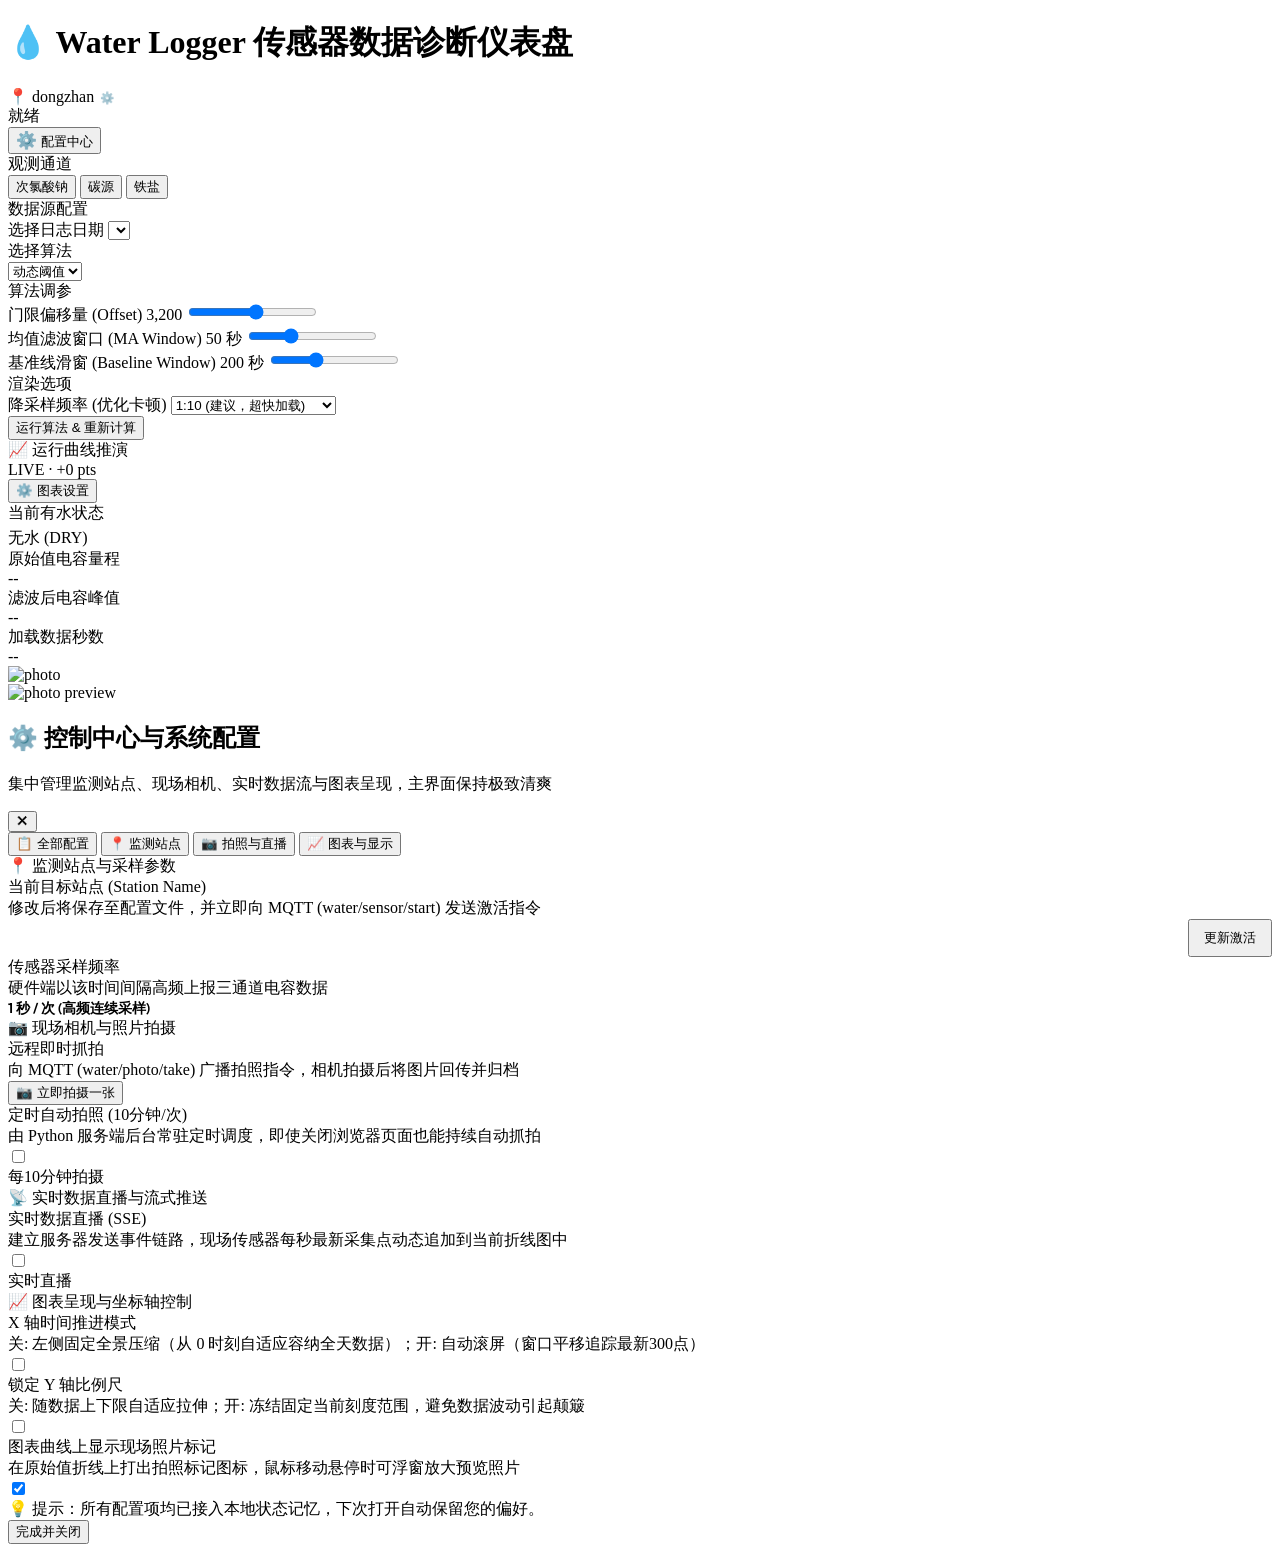
==== commit 96d91b6d: "重构 web server" ====
--- a/src/templates/index.html
+++ b/src/templates/index.html
@@ -11,715 +11,31 @@
     <!-- 引入 ECharts -->
     <script src="https://cdn.jsdelivr.net/npm/echarts@5.4.3/dist/echarts.min.js"></script>
     
-    <style>
-        :root {
-            --bg-color: #0b0f19;
-            --card-bg: rgba(17, 24, 39, 0.7);
-            --card-border: rgba(255, 255, 255, 0.08);
-            --text-main: #f3f4f6;
-            --text-muted: #9ca3af;
-            --accent-green: #10b981;
-            --accent-cyan: #06b6d4;
-            --accent-orange: #f59e0b;
-            --accent-red: #ef4444;
-            --btn-hover: #1f2937;
-        }
-
-        * {
-            box-sizing: border-box;
-            margin: 0;
-            padding: 0;
-        }
-
-        body {
-            background-color: var(--bg-color);
-            color: var(--text-main);
-            font-family: 'Inter', sans-serif;
-            min-height: 100vh;
-            display: flex;
-            flex-direction: column;
-            overflow-x: hidden;
-        }
-
-        header {
-            padding: 20px 40px;
-            background: linear-gradient(180deg, rgba(17, 24, 39, 0.9) 0%, rgba(11, 15, 25, 0) 100%);
-            border-bottom: 1px solid var(--card-border);
-            backdrop-filter: blur(8px);
-            display: flex;
-            justify-content: space-between;
-            align-items: center;
-        }
-
-        header h1 {
-            font-family: 'Outfit', sans-serif;
-            font-size: 1.5rem;
-            font-weight: 800;
-            background: linear-gradient(135deg, #06b6d4 0%, #10b981 100%);
-            -webkit-background-clip: text;
-            -webkit-text-fill-color: transparent;
-            display: flex;
-            align-items: center;
-            gap: 10px;
-        }
-
-        .header-right {
-            display: flex;
-            align-items: center;
-            gap: 20px;
-        }
-
-        header .status {
-            font-size: 0.85rem;
-            color: var(--text-muted);
-            display: flex;
-            align-items: center;
-            gap: 8px;
-        }
-
-        header .status-dot {
-            width: 8px;
-            height: 8px;
-            background-color: #4b5563;
-            border-radius: 50%;
-            transition: all 0.5s;
-        }
-
-        header .status-dot.live {
-            background-color: var(--accent-green);
-            box-shadow: 0 0 10px var(--accent-green);
-            animation: pulse 2s infinite;
-        }
-
-        header .status-dot.connecting {
-            background-color: var(--accent-orange);
-            box-shadow: 0 0 10px var(--accent-orange);
-            animation: pulse 0.8s infinite;
-        }
-
-        @keyframes pulse {
-            0% { transform: scale(0.95); opacity: 0.5; }
-            50% { transform: scale(1.05); opacity: 1; }
-            100% { transform: scale(0.95); opacity: 0.5; }
-        }
-
-        /* 拍摄按钮 */
-        .capture-btn {
-            background: linear-gradient(135deg, var(--accent-cyan) 0%, var(--accent-green) 100%);
-            border: none;
-            color: #ffffff;
-            padding: 8px 18px;
-            border-radius: 10px;
-            font-size: 0.85rem;
-            font-weight: 600;
-            font-family: 'Inter', sans-serif;
-            cursor: pointer;
-            transition: all 0.3s;
-            box-shadow: 0 4px 15px rgba(16, 185, 129, 0.2);
-        }
-        .capture-btn:hover:not(:disabled) {
-            transform: translateY(-2px);
-            box-shadow: 0 6px 20px rgba(16, 185, 129, 0.4);
-        }
-        .capture-btn:disabled {
-            opacity: 0.6;
-            cursor: wait;
-        }
-
-        /* 定时拍摄开关 */
-        .auto-capture-toggle {
-            display: flex;
-            align-items: center;
-            gap: 8px;
-            background: rgba(255,255,255,0.04);
-            border: 1px solid var(--card-border);
-            border-radius: 10px;
-            padding: 6px 12px;
-            cursor: pointer;
-            user-select: none;
-            transition: all 0.3s;
-        }
-        .auto-capture-toggle:hover {
-            background: rgba(255,255,255,0.08);
-        }
-        .auto-capture-toggle.active {
-            border-color: var(--accent-cyan);
-            background: rgba(6,182,212,0.08);
-        }
-        .auto-capture-toggle .toggle-label {
-            font-size: 0.8rem;
-            font-weight: 600;
-            color: var(--text-muted);
-            transition: color 0.3s;
-        }
-        .auto-capture-toggle.active .toggle-label {
-            color: var(--accent-cyan);
-        }
-
-        /* 实时直播切换开关 */
-        .live-toggle {
-            display: flex;
-            align-items: center;
-            gap: 10px;
-            background: rgba(255,255,255,0.04);
-            border: 1px solid var(--card-border);
-            border-radius: 10px;
-            padding: 6px 14px;
-            cursor: pointer;
-            user-select: none;
-            transition: all 0.3s;
-        }
-        .live-toggle:hover {
-            background: rgba(255,255,255,0.08);
-        }
-        .live-toggle.active {
-            border-color: var(--accent-green);
-            background: rgba(16,185,129,0.08);
-        }
-        .live-toggle .toggle-label {
-            font-size: 0.82rem;
-            font-weight: 600;
-            color: var(--text-muted);
-            transition: color 0.3s;
-        }
-        .live-toggle.active .toggle-label {
-            color: var(--accent-green);
-        }
-        /* 开关滑块 */
-        .switch {
-            position: relative;
-            width: 36px;
-            height: 20px;
-        }
-        .switch input { display: none; }
-        .switch-slider {
-            position: absolute;
-            inset: 0;
-            background: rgba(255,255,255,0.1);
-            border-radius: 20px;
-            transition: 0.3s;
-        }
-        .switch-slider:before {
-            content: '';
-            position: absolute;
-            height: 14px;
-            width: 14px;
-            left: 3px;
-            bottom: 3px;
-            background: white;
-            border-radius: 50%;
-            transition: 0.3s;
-        }
-        input:checked + .switch-slider {
-            background: var(--accent-green);
-        }
-        input:checked + .switch-slider:before {
-            transform: translateX(16px);
-        }
-
-        .main-container {
-            display: flex;
-            flex: 1;
-            padding: 24px 40px;
-            gap: 24px;
-            max-width: 1800px;
-            margin: 0 auto;
-            width: 100%;
-        }
-
-        /* 侧边控制面板 */
-        .sidebar {
-            width: 320px;
-            background: var(--card-bg);
-            border: 1px solid var(--card-border);
-            border-radius: 16px;
-            padding: 24px;
-            backdrop-filter: blur(16px);
-            display: flex;
-            flex-direction: column;
-            gap: 24px;
-            box-shadow: 0 8px 32px 0 rgba(0, 0, 0, 0.37);
-        }
-
-        .section-title {
-            font-family: 'Outfit', sans-serif;
-            font-size: 1.1rem;
-            font-weight: 600;
-            margin-bottom: 8px;
-            border-left: 3px solid var(--accent-cyan);
-            padding-left: 8px;
-        }
-
-        .control-group {
-            display: flex;
-            flex-direction: column;
-            gap: 8px;
-        }
-
-        label {
-            font-size: 0.85rem;
-            color: var(--text-muted);
-            display: flex;
-            justify-content: space-between;
-        }
-
-        select, input[type="number"] {
-            width: 100%;
-            background-color: rgba(255, 255, 255, 0.05);
-            border: 1px solid var(--card-border);
-            color: var(--text-main);
-            padding: 10px 12px;
-            border-radius: 8px;
-            font-size: 0.9rem;
-            outline: none;
-            transition: all 0.3s;
-        }
-
-        select:focus, input[type="number"]:focus {
-            border-color: var(--accent-cyan);
-            box-shadow: 0 0 8px rgba(6, 182, 212, 0.3);
-        }
-
-        select option {
-            background-color: var(--card-bg);
-            color: var(--text-main);
-        }
-
-        .param-group {
-            display: flex;
-            flex-direction: column;
-            gap: 20px;
-        }
-
-        /* 滑块样式 */
-        .slider-container {
-            display: flex;
-            flex-direction: column;
-            gap: 6px;
-        }
-
-        .slider-val {
-            font-weight: 600;
-            color: var(--accent-cyan);
-        }
-
-        input[type="range"] {
-            -webkit-appearance: none;
-            width: 100%;
-            height: 6px;
-            background: rgba(255, 255, 255, 0.1);
-            border-radius: 3px;
-            outline: none;
-        }
-
-        input[type="range"]::-webkit-slider-thumb {
-            -webkit-appearance: none;
-            width: 16px;
-            height: 16px;
-            border-radius: 50%;
-            background: var(--accent-cyan);
-            cursor: pointer;
-            box-shadow: 0 0 10px rgba(6, 182, 212, 0.6);
-            transition: transform 0.1s;
-        }
-
-        input[type="range"]::-webkit-slider-thumb:hover {
-            transform: scale(1.2);
-        }
-
-        .channel-tabs {
-            display: flex;
-            background: rgba(255, 255, 255, 0.05);
-            padding: 4px;
-            border-radius: 8px;
-            border: 1px solid var(--card-border);
-        }
-
-        .tab-btn {
-            flex: 1;
-            background: transparent;
-            border: none;
-            color: var(--text-muted);
-            padding: 8px 0;
-            border-radius: 6px;
-            cursor: pointer;
-            font-size: 0.85rem;
-            font-weight: 600;
-            transition: all 0.3s;
-        }
-
-        .tab-btn.active {
-            background-color: var(--accent-cyan);
-            color: #ffffff;
-            box-shadow: 0 4px 12px rgba(6, 182, 212, 0.3);
-        }
-
-        .apply-btn {
-            width: 100%;
-            background: linear-gradient(135deg, var(--accent-cyan) 0%, var(--accent-green) 100%);
-            border: none;
-            color: #ffffff;
-            padding: 12px;
-            border-radius: 8px;
-            font-weight: 600;
-            cursor: pointer;
-            transition: all 0.3s;
-            box-shadow: 0 4px 15px rgba(16, 185, 129, 0.2);
-            margin-top: 10px;
-        }
-
-        .apply-btn:hover {
-            transform: translateY(-2px);
-            box-shadow: 0 6px 20px rgba(16, 185, 129, 0.4);
-        }
-
-        .apply-btn:active {
-            transform: translateY(0);
-        }
-
-        /* 右侧图表与展示区 */
-        .content-area {
-            flex: 1;
-            display: flex;
-            flex-direction: column;
-            gap: 24px;
-        }
-
-        .chart-card {
-            flex: 1;
-            background: var(--card-bg);
-            border: 1px solid var(--card-border);
-            border-radius: 16px;
-            padding: 24px;
-            position: relative;
-            backdrop-filter: blur(16px);
-            min-height: 550px;
-            box-shadow: 0 8px 32px 0 rgba(0, 0, 0, 0.37);
-            transition: border-color 0.5s;
-        }
-        .chart-card.live-border {
-            border-color: rgba(16, 185, 129, 0.3);
-            box-shadow: 0 8px 32px 0 rgba(0,0,0,0.37), 0 0 20px rgba(16,185,129,0.06);
-        }
-
-        #chart {
-            width: 100%;
-            height: 100%;
-            min-height: 500px;
-        }
-
-        /* 图表卡片顶部控制栏 */
-        .chart-top-bar {
-            display: flex;
-            justify-content: space-between;
-            align-items: center;
-            margin-bottom: 12px;
-            z-index: 10;
-            position: relative;
-        }
-
-        .chart-card-title {
-            font-size: 0.95rem;
-            font-weight: 700;
-            color: var(--text-main);
-            display: flex;
-            align-items: center;
-            gap: 6px;
-        }
-
-        .chart-top-actions {
-            display: flex;
-            align-items: center;
-            gap: 10px;
-            flex-wrap: wrap;
-        }
-
-        .chart-pill-btn {
-            display: inline-flex;
-            align-items: center;
-            gap: 6px;
-            background: rgba(255, 255, 255, 0.05);
-            border: 1px solid var(--card-border);
-            color: var(--text-muted);
-            padding: 5px 12px;
-            border-radius: 20px;
-            font-size: 0.78rem;
-            font-weight: 600;
-            cursor: pointer;
-            transition: all 0.25s ease;
-            user-select: none;
-        }
-
-        .chart-pill-btn:hover {
-            background: rgba(255, 255, 255, 0.1);
-            color: var(--text-main);
-            border-color: rgba(255, 255, 255, 0.2);
-        }
-
-        .chart-pill-btn.active {
-            background: rgba(6, 182, 212, 0.15);
-            border-color: var(--accent-cyan);
-            color: var(--accent-cyan);
-            box-shadow: 0 0 10px rgba(6, 182, 212, 0.2);
-        }
-
-        .chart-pill-btn.scrolling {
-            background: rgba(16, 185, 129, 0.15);
-            border-color: var(--accent-green);
-            color: var(--accent-green);
-            box-shadow: 0 0 10px rgba(16, 185, 129, 0.2);
-        }
-
-        .chart-pill-btn.locked {
-            background: rgba(245, 158, 11, 0.15);
-            border-color: var(--accent-orange);
-            color: var(--accent-orange);
-            box-shadow: 0 0 10px rgba(245, 158, 11, 0.2);
-        }
-
-        .chart-pill-btn.off {
-            background: rgba(255, 255, 255, 0.03);
-            border-color: rgba(255, 255, 255, 0.1);
-            color: var(--text-muted);
-            opacity: 0.75;
-        }
-
-        /* 实时追加计数器 */
-        .live-badge {
-            display: none;
-            align-items: center;
-            gap: 6px;
-            background: rgba(16, 185, 129, 0.12);
-            border: 1px solid rgba(16, 185, 129, 0.3);
-            border-radius: 20px;
-            padding: 4px 12px;
-            font-size: 0.78rem;
-            font-weight: 600;
-            color: var(--accent-green);
-        }
-        .live-badge.visible {
-            display: flex;
-        }
-        .live-badge .blink-dot {
-            width: 6px;
-            height: 6px;
-            background: var(--accent-green);
-            border-radius: 50%;
-            animation: pulse 1s infinite;
-        }
-
-        /* 状态与统计微卡片 */
-        .metrics-row {
-            display: grid;
-            grid-template-columns: repeat(4, 1fr);
-            gap: 16px;
-        }
-
-        .metric-card {
-            background: var(--card-bg);
-            border: 1px solid var(--card-border);
-            border-radius: 12px;
-            padding: 16px;
-            backdrop-filter: blur(16px);
-            display: flex;
-            flex-direction: column;
-            gap: 6px;
-        }
-
-        .metric-title {
-            font-size: 0.8rem;
-            color: var(--text-muted);
-        }
-
-        .metric-val {
-            font-size: 1.4rem;
-            font-weight: bold;
-            font-family: 'Outfit', sans-serif;
-        }
-
-        .state-tag {
-            display: inline-block;
-            padding: 4px 10px;
-            border-radius: 6px;
-            font-size: 0.85rem;
-            font-weight: bold;
-        }
-
-        .state-tag.dry {
-            background-color: rgba(156, 163, 175, 0.15);
-            color: var(--text-muted);
-            border: 1px solid rgba(156, 163, 175, 0.3);
-        }
-
-        .state-tag.wet {
-            background-color: rgba(16, 185, 129, 0.15);
-            color: var(--accent-green);
-            border: 1px solid rgba(16, 185, 129, 0.4);
-            box-shadow: 0 0 10px rgba(16, 185, 129, 0.1);
-        }
-
-        /* 新数据闪烁动画 */
-        @keyframes flash-new {
-            0% { background: rgba(6, 182, 212, 0.15); }
-            100% { background: transparent; }
-        }
-        .metric-card.flash {
-            animation: flash-new 0.6s ease-out;
-        }
-
-        /* 照片记录卡片 */
-        .photo-card {
-            background: var(--card-bg);
-            border: 1px solid var(--card-border);
-            border-radius: 16px;
-            padding: 20px 24px;
-            backdrop-filter: blur(16px);
-        }
-        .photo-header {
-            display: flex;
-            justify-content: space-between;
-            align-items: center;
-            margin-bottom: 12px;
-        }
-        .photo-count {
-            font-size: 0.8rem;
-            color: var(--text-muted);
-        }
-        .photo-strip {
-            display: flex;
-            gap: 12px;
-            overflow-x: auto;
-            padding-bottom: 6px;
-        }
-        .photo-item {
-            flex: 0 0 auto;
-            cursor: pointer;
-            text-align: center;
-            transition: transform 0.2s;
-        }
-        .photo-item:hover {
-            transform: translateY(-3px);
-        }
-        .photo-thumb {
-            width: 110px;
-            height: 82px;
-            object-fit: cover;
-            border-radius: 8px;
-            border: 1px solid var(--card-border);
-            display: block;
-            background: rgba(255,255,255,0.03);
-        }
-        .photo-time {
-            margin-top: 4px;
-            font-size: 0.72rem;
-            color: var(--text-muted);
-            font-family: 'Outfit', sans-serif;
-        }
-
-        /* 曲线上照片悬停 tooltip 式放大 */
-        #photo-hover {
-            display: none;
-            position: fixed;
-            z-index: 999;
-            pointer-events: none;
-            background: rgba(17, 24, 39, 0.96);
-            border: 1px solid rgba(255,255,255,0.2);
-            border-radius: 10px;
-            padding: 8px;
-            box-shadow: 0 10px 40px rgba(0,0,0,0.6);
-        }
-        #photo-hover.open { display: block; }
-        #photo-hover img {
-            display: block;
-            width: 320px;
-            max-height: 300px;
-            object-fit: contain;
-            border-radius: 6px;
-        }
-        #photo-hover .photo-hover-time {
-            margin-top: 5px;
-            font-size: 0.75rem;
-            color: var(--text-muted);
-            text-align: center;
-            font-family: 'Outfit', sans-serif;
-        }
-
-        /* 照片放大弹窗 */
-        .photo-modal {
-            display: none;
-            position: fixed;
-            inset: 0;
-            background: rgba(0, 0, 0, 0.85);
-            z-index: 1000;
-            flex-direction: column;
-            align-items: center;
-            justify-content: center;
-            gap: 14px;
-            cursor: zoom-out;
-        }
-        .photo-modal.open {
-            display: flex;
-        }
-        .photo-modal img {
-            max-width: 92vw;
-            max-height: 82vh;
-            border-radius: 12px;
-            border: 1px solid rgba(255,255,255,0.15);
-        }
-        .photo-modal .photo-modal-time {
-            color: #f3f4f6;
-            font-size: 0.95rem;
-            font-family: 'Outfit', sans-serif;
-        }
-
-        /* 顶部站点指示牌 */
-        .station-tag {
-            display: flex;
-            align-items: center;
-            gap: 6px;
-            background: rgba(6, 182, 212, 0.12);
-            border: 1px solid rgba(6, 182, 212, 0.3);
-            border-radius: 10px;
-            padding: 6px 12px;
-            font-size: 0.82rem;
-            font-weight: 600;
-            color: var(--accent-cyan);
-            font-family: 'Outfit', monospace;
-        }
-    </style>
+    <link rel="stylesheet" href="/static/css/style.css">
 </head>
 <body>
 
     <header>
         <h1><span>💧</span> Water Logger 传感器数据诊断仪表盘</h1>
         <div class="header-right">
-            <!-- 当前激活站点指示牌 -->
-            <div class="station-tag" id="station-tag" title="当前激活的监测站点（可在侧边栏修改）">
+            <!-- 当前激活站点指示牌（点击直接打开设置弹窗） -->
+            <div class="station-tag" id="station-tag" onclick="openSettingsModal('station')" title="点击管理监测站点与采样参数">
                 <span>📍</span>
                 <span id="current-station-name">dongzhan</span>
-            </div>
-            <!-- 定时拍摄开关：每10分钟自动拍摄一张 -->
-            <label class="auto-capture-toggle" id="auto-capture-toggle" onclick="toggleAutoCapture()">
-                <div class="switch">
-                    <input type="checkbox" id="auto-capture-checkbox">
-                    <span class="switch-slider"></span>
-                </div>
-                <span class="toggle-label">每10分钟拍摄</span>
-            </label>
-            <!-- 远程拍摄按钮 -->
-            <button class="capture-btn" id="capture-btn" onclick="triggerCapture()">📷 拍摄</button>
-            <!-- 实时直播开关 -->
-            <div class="live-toggle" id="live-toggle" onclick="toggleLiveMode()">
-                <div class="switch">
-                    <input type="checkbox" id="live-checkbox">
-                    <span class="switch-slider"></span>
-                </div>
-                <span class="toggle-label">实时直播</span>
-            </div>
+                <span style="font-size: 0.72rem; opacity: 0.7; margin-left: 2px;">⚙️</span>
+            </div>
+            
+            <!-- 运行状态指示 -->
             <div class="status">
                 <span class="status-dot" id="status-dot"></span>
                 <span id="status-text">就绪</span>
             </div>
+
+            <!-- 核心配置中心弹出按钮 -->
+            <button class="settings-entry-btn" id="btn-open-settings" onclick="openSettingsModal()" title="打开控制中心与系统设置">
+                <span style="font-size: 1.05rem;">⚙️</span>
+                <span>配置中心</span>
+            </button>
         </div>
     </header>
 
@@ -736,16 +52,6 @@
             </div>
 
             <div class="control-group">
-                <div class="section-title">监测站点配置</div>
-                <label for="station-name-input">站点标识 (Station Name)</label>
-                <div style="display: flex; gap: 8px;">
-                    <input type="text" id="station-name-input" value="dongzhan" style="flex: 1; background: rgba(255,255,255,0.05); border: 1px solid var(--card-border); color: #fff; padding: 7px 10px; border-radius: 8px; font-size: 0.85rem;" placeholder="如 dongzhan">
-                    <button class="apply-btn" id="btn-save-station" style="width: auto; padding: 7px 12px; margin-top: 0; white-space: nowrap; font-size: 0.82rem;" onclick="saveStationConfig()">更新激活</button>
-                </div>
-                <div style="font-size: 0.72rem; color: var(--text-muted); margin-top: 4px;">保存至 data/config.json 并下发 MQTT 激活指令</div>
-            </div>
-
-            <div class="control-group">
                 <div class="section-title">数据源配置</div>
                 <label for="date-select">选择日志日期</label>
                 <select id="date-select" onchange="fetchData()">
@@ -818,42 +124,6 @@
                         <label>下触发偏移量 <span class="slider-val" id="env-lower-offset-val">3,000</span></label>
                         <input type="range" id="env-lower-offset-slider" min="100" max="50000" step="500" value="3000" oninput="updateSliderLabel('env-lower-offset', this.value)" onchange="fetchData()">
                     </div>
-                </div>
-            </div>
-
-            <div class="control-group">
-                <div class="section-title">图表与坐标轴控制</div>
-                <div class="slider-container" style="flex-direction: row; justify-content: space-between; align-items: center;">
-                    <div>
-                        <div style="font-weight: 600; font-size: 0.85rem;">X轴自动滚屏</div>
-                        <div style="font-size: 0.72rem; color: var(--text-muted);" id="sidebar-x-desc">关: 左侧固定全景压缩</div>
-                    </div>
-                    <label class="switch">
-                        <input type="checkbox" id="sidebar-x-scroll-toggle" onchange="setAutoScroll(this.checked)">
-                        <span class="switch-slider"></span>
-                    </label>
-                </div>
-
-                <div class="slider-container" style="flex-direction: row; justify-content: space-between; align-items: center; margin-top: 10px;">
-                    <div>
-                        <div style="font-weight: 600; font-size: 0.85rem;">锁定 Y 轴比例尺</div>
-                        <div style="font-size: 0.72rem; color: var(--text-muted);" id="sidebar-y-desc">关: 随数据自适应</div>
-                    </div>
-                    <label class="switch">
-                        <input type="checkbox" id="sidebar-y-lock-toggle" onchange="setYScaleLock(this.checked)">
-                        <span class="switch-slider"></span>
-                    </label>
-                </div>
-
-                <div class="slider-container" style="flex-direction: row; justify-content: space-between; align-items: center; margin-top: 10px;">
-                    <div>
-                        <div style="font-weight: 600; font-size: 0.85rem;">图表显示图片</div>
-                        <div style="font-size: 0.72rem; color: var(--text-muted);" id="sidebar-photo-desc">开: 曲线上标记现场抓拍照片</div>
-                    </div>
-                    <label class="switch">
-                        <input type="checkbox" id="sidebar-photo-toggle" checked onchange="setShowChartPhotos(this.checked)">
-                        <span class="switch-slider"></span>
-                    </label>
                 </div>
             </div>
 
@@ -886,22 +156,10 @@
                             <span id="live-count-text">LIVE · +0 pts</span>
                         </div>
 
-                        <!-- X轴滚屏模式切换按钮 -->
-                        <button class="chart-pill-btn active" id="btn-x-scroll" onclick="toggleAutoScroll()" title="点击切换 X 轴模式：左侧固定全景压缩 vs 窗口自动滚屏">
-                            <span class="pill-icon">↔️</span>
-                            <span class="pill-text" id="btn-x-scroll-text">左侧固定(全景压缩)</span>
-                        </button>
-
-                        <!-- Y轴比例尺锁定按钮 -->
-                        <button class="chart-pill-btn" id="btn-y-scale" onclick="toggleYScaleLock()" title="点击切换 Y 轴比例尺：自适应 vs 锁定当前刻度">
-                            <span class="pill-icon" id="btn-y-scale-icon">🔓</span>
-                            <span class="pill-text" id="btn-y-scale-text">Y轴自适应</span>
-                        </button>
-
-                        <!-- 显示/隐藏图表图片标记按钮 -->
-                        <button class="chart-pill-btn active" id="btn-toggle-photos" onclick="toggleChartPhotos()" title="点击切换图表上是否显示现场照片标记">
-                            <span class="pill-icon" id="btn-toggle-photos-icon">📷</span>
-                            <span class="pill-text" id="btn-toggle-photos-text">图表照片: 显示</span>
+                        <!-- 图表配置快捷入口 -->
+                        <button class="chart-pill-btn" onclick="openSettingsModal('chart')" title="打开图表坐标轴与照片显示设置">
+                            <span class="pill-icon">⚙️</span>
+                            <span class="pill-text">图表设置</span>
                         </button>
                     </div>
                 </div>
@@ -953,1428 +211,164 @@
         <div class="photo-hover-time" id="photo-hover-time"></div>
     </div>
 
-    <script>
-        // ============================================================
-        //  全局状态
-        // ============================================================
-        let currentChannel = 1;
-        let myChart = null;
-        let cachedData = null;
-
-        // 实时模式状态
-        let isLiveMode = false;
-        let eventSource = null;       // SSE 连接实例
-        let liveAppendCount = 0;      // 本次实时追加点数
-
-        // 实时模式的数据缓冲（与 cachedData 同结构，但存储全部 live 数据）
-        let liveData = null;
-
-        // 照片记录（当前日期）
-        let allPhotos = [];          // 全量照片（曲线上标记不限数量）
-        let currentPhotos = [];      // 照片记录条展示的最新 10 张
-        let currentPhotosTotal = 0;
-        let photoPollTimer = null;   // 实时模式下的照片轮询定时器
-
-        // ============================================================
-        //  X 轴滚屏与 Y 轴比例尺状态管理
-        // ============================================================
-        let autoScrollX = false;       // 默认 false：左侧固定全景压缩；true：自动滚屏追踪最新300点
-        let isYScaleLocked = false;    // 默认 false：Y 轴自适应缩放；true：锁定固定比例
-        let lockedYMin = null;         // 锁定时记录的 Y 轴下界
-        let lockedYMax = null;         // 锁定时记录的 Y 轴上界
-        let showChartPhotos = true;    // 默认 true：图表上显示现场抓拍照片标记
-
-        function setAutoScroll(enabled) {
-            autoScrollX = !!enabled;
-            updateScrollUI();
-            saveConfig();
-            
-            // 如果已有图表，立即刷新视图
-            if (myChart) {
-                const option = myChart.getOption();
-                const totalLen = (option.xAxis && option.xAxis[0].data) ? option.xAxis[0].data.length : 0;
-                autoScrollDataZoom(totalLen);
-            }
-        }
-
-        function toggleAutoScroll() {
-            setAutoScroll(!autoScrollX);
-        }
-
-        function updateScrollUI() {
-            const btn = document.getElementById('btn-x-scroll');
-            const text = document.getElementById('btn-x-scroll-text');
-            const toggle = document.getElementById('sidebar-x-scroll-toggle');
-            const desc = document.getElementById('sidebar-x-desc');
-
-            if (autoScrollX) {
-                if (btn) {
-                    btn.classList.remove('active');
-                    btn.classList.add('scrolling');
-                }
-                if (text) text.innerText = 'X轴自动滚屏(300点)';
-                if (toggle) toggle.checked = true;
-                if (desc) desc.innerText = '开: 追踪最新300点';
-            } else {
-                if (btn) {
-                    btn.classList.add('active');
-                    btn.classList.remove('scrolling');
-                }
-                if (text) text.innerText = '左侧固定(全景压缩)';
-                if (toggle) toggle.checked = false;
-                if (desc) desc.innerText = '关: 左侧固定全景压缩';
-            }
-        }
-
-        function setYScaleLock(locked) {
-            isYScaleLocked = !!locked;
-            if (isYScaleLocked) {
-                lockCurrentYBounds();
-            } else {
-                lockedYMin = null;
-                lockedYMax = null;
-            }
-            updateYScaleUI();
-            saveConfig();
-            applyYScaleToChart();
-        }
-
-        function toggleYScaleLock() {
-            setYScaleLock(!isYScaleLocked);
-        }
-
-        function lockCurrentYBounds() {
-            const data = isLiveMode && liveData ? liveData : cachedData;
-            if (!data) return;
-            const sd = data[`sensor${currentChannel}`];
-            if (!sd) return;
-            
-            const all = [];
-            if (sd.raw && sd.raw.length) all.push(...sd.raw);
-            if (sd.filtered && sd.filtered.length) all.push(...sd.filtered);
-            if (sd.baseline && sd.baseline.length) all.push(...sd.baseline);
-            
-            if (all.length === 0) return;
-            const minVal = all.reduce((a, b) => Math.min(a, b), Infinity);
-            const maxVal = all.reduce((a, b) => Math.max(a, b), -Infinity);
-            const span = Math.max(maxVal - minVal, 1000);
-            lockedYMin = Math.floor(minVal - span * 0.05);
-            lockedYMax = Math.ceil(maxVal + span * 0.05);
-        }
-
-        function applyYScaleToChart() {
-            if (!myChart) return;
-            if (isYScaleLocked && lockedYMin !== null && lockedYMax !== null) {
-                myChart.setOption({
-                    yAxis: [
-                        {
-                            scale: false,
-                            min: lockedYMin,
-                            max: lockedYMax
-                        }
-                    ]
-                }, false);
-            } else {
-                myChart.setOption({
-                    yAxis: [
-                        {
-                            scale: true,
-                            min: null,
-                            max: null
-                        }
-                    ]
-                }, false);
-            }
-        }
-
-        function updateYScaleUI() {
-            const btn = document.getElementById('btn-y-scale');
-            const icon = document.getElementById('btn-y-scale-icon');
-            const text = document.getElementById('btn-y-scale-text');
-            const toggle = document.getElementById('sidebar-y-lock-toggle');
-            const desc = document.getElementById('sidebar-y-desc');
-
-            if (isYScaleLocked) {
-                if (btn) btn.classList.add('locked');
-                if (icon) icon.innerText = '🔒';
-                if (text) text.innerText = lockedYMin !== null ? `Y轴已锁定 (${lockedYMin.toLocaleString()} ~ ${lockedYMax.toLocaleString()})` : 'Y轴已锁定';
-                if (toggle) toggle.checked = true;
-                if (desc) desc.innerText = lockedYMin !== null ? `开: [${lockedYMin.toLocaleString()} ~ ${lockedYMax.toLocaleString()}]` : '开: 锁定当前刻度';
-            } else {
-                if (btn) btn.classList.remove('locked');
-                if (icon) icon.innerText = '🔓';
-                if (text) text.innerText = 'Y轴自适应';
-                if (toggle) toggle.checked = false;
-                if (desc) desc.innerText = '关: 随数据自适应';
-            }
-        }
-
-        // ============================================================
-        //  图表照片显示控制
-        // ============================================================
-        function setShowChartPhotos(enabled) {
-            showChartPhotos = !!enabled;
-            updatePhotoToggleUI();
-            saveConfig();
-            refreshPhotoMarks();
-        }
-
-        function toggleChartPhotos() {
-            setShowChartPhotos(!showChartPhotos);
-        }
-
-        function updatePhotoToggleUI() {
-            const btn = document.getElementById('btn-toggle-photos');
-            const icon = document.getElementById('btn-toggle-photos-icon');
-            const text = document.getElementById('btn-toggle-photos-text');
-            const toggle = document.getElementById('sidebar-photo-toggle');
-            const desc = document.getElementById('sidebar-photo-desc');
-
-            if (showChartPhotos) {
-                if (btn) {
-                    btn.classList.add('active');
-                    btn.classList.remove('off');
-                }
-                if (icon) icon.innerText = '📷';
-                if (text) text.innerText = '图表照片: 显示';
-                if (toggle) toggle.checked = true;
-                if (desc) desc.innerText = '开: 曲线上标记现场抓拍照片';
-            } else {
-                if (btn) {
-                    btn.classList.remove('active');
-                    btn.classList.add('off');
-                }
-                if (icon) icon.innerText = '🚫';
-                if (text) text.innerText = '图表照片: 隐藏';
-                if (toggle) toggle.checked = false;
-                if (desc) desc.innerText = '关: 纯曲线无照片干扰';
-            }
-        }
-
-        // ============================================================
-        //  配置本地记忆 (localStorage)
-        // ============================================================
-        function saveConfig() {
-            const config = {
-                channel: currentChannel,
-                date: document.getElementById('date-select').value,
-                algo: document.getElementById('algo-select').value,
-                downsample: document.getElementById('downsample-select').value,
-                auto_scroll_x: autoScrollX,
-                y_scale_locked: isYScaleLocked,
-                locked_y_min: lockedYMin,
-                locked_y_max: lockedYMax,
-                show_chart_photos: showChartPhotos,
-                params: {
-                    offset: document.getElementById('offset-slider').value,
-                    ma: document.getElementById('ma-slider').value,
-                    base: document.getElementById('base-slider').value,
-                    var_base: document.getElementById('var-base-slider').value,
-                    var_ma: document.getElementById('var-ma-slider').value,
-                    var_thresh: document.getElementById('var-thresh-slider').value,
-                    env_window: document.getElementById('env-window-slider').value,
-                    env_dry_up: document.getElementById('env-dry-window-up-slider').value,
-                    env_dry_down: document.getElementById('env-dry-window-down-slider').value,
-                    env_upper: document.getElementById('env-upper-offset-slider').value,
-                    env_lower: document.getElementById('env-lower-offset-slider').value
-                }
-            };
-            localStorage.setItem('water_logger_config', JSON.stringify(config));
-        }
-
-        function loadConfig() {
-            try {
-                updateScrollUI();
-                updateYScaleUI();
-                updatePhotoToggleUI();
-                const saved = localStorage.getItem('water_logger_config');
-                if (!saved) return;
-                const config = JSON.parse(saved);
-
-                if (config.channel) {
-                    currentChannel = config.channel;
-                    const btns = document.querySelectorAll('.tab-btn');
-                    btns.forEach((btn, idx) => {
-                        btn.classList.toggle('active', idx === currentChannel - 1);
-                    });
-                }
-
-                if (config.date) {
-                    const dateSelect = document.getElementById('date-select');
-                    for (let i = 0; i < dateSelect.options.length; i++) {
-                        if (dateSelect.options[i].value === config.date) {
-                            dateSelect.value = config.date;
-                            break;
-                        }
-                    }
-                }
-
-                if (config.algo) {
-                    document.getElementById('algo-select').value = config.algo;
-                    document.querySelectorAll('.param-group').forEach(el => el.style.display = 'none');
-                    document.getElementById('param-group-' + config.algo).style.display = 'block';
-                }
-
-                if (config.downsample) {
-                    document.getElementById('downsample-select').value = config.downsample;
-                }
-
-                if (config.auto_scroll_x !== undefined) {
-                    autoScrollX = !!config.auto_scroll_x;
-                }
-                if (config.y_scale_locked !== undefined) {
-                    isYScaleLocked = !!config.y_scale_locked;
-                    lockedYMin = config.locked_y_min !== undefined ? config.locked_y_min : null;
-                    lockedYMax = config.locked_y_max !== undefined ? config.locked_y_max : null;
-                }
-                if (config.show_chart_photos !== undefined) {
-                    showChartPhotos = !!config.show_chart_photos;
-                }
-                updateScrollUI();
-                updateYScaleUI();
-                updatePhotoToggleUI();
-
-                if (config.params) {
-                    const p = config.params;
-                    // Fix #15: 对每个字段做存在性检查，防止旧版本 localStorage 配置缺少新字段
-                    //         导致 slider.value = undefined 将滑块内容设为字符串 'undefined'
-                    const setSlider = (id, val, type) => {
-                        if (val !== undefined && document.getElementById(id)) {
-                            document.getElementById(id).value = val;
-                            updateSliderLabel(type, val);
-                        }
-                    };
-                    setSlider('offset-slider', p.offset, 'offset');
-                    setSlider('ma-slider', p.ma, 'ma');
-                    setSlider('base-slider', p.base, 'base');
-                    setSlider('var-base-slider', p.var_base, 'var-base');
-                    setSlider('var-ma-slider', p.var_ma, 'var-ma');
-                    setSlider('var-thresh-slider', p.var_thresh, 'var-thresh');
-                    setSlider('env-window-slider', p.env_window, 'env-window');
-                    setSlider('env-dry-window-up-slider', p.env_dry_up, 'env-dry-window-up');
-                    setSlider('env-dry-window-down-slider', p.env_dry_down, 'env-dry-window-down');
-                    setSlider('env-upper-offset-slider', p.env_upper, 'env-upper-offset');
-                    setSlider('env-lower-offset-slider', p.env_lower, 'env-lower-offset');
-                }
-            } catch (e) {
-                console.error("加载配置失败", e);
-            }
-        }
-
-        // ============================================================
-        //  站点配置 (Station Config)
-        // ============================================================
-        async function fetchStationConfig() {
-            try {
-                const res = await fetch('/api/station_config');
-                const data = await res.json();
-                if (data && data.station_name) {
-                    const stName = data.station_name;
-                    const stInput = document.getElementById('station-name-input');
-                    const stBadge = document.getElementById('current-station-name');
-                    if (stInput) stInput.value = stName;
-                    if (stBadge) stBadge.innerText = stName;
-                }
-            } catch (err) {
-                console.error("加载站点配置失败:", err);
-            }
-        }
-
-        async function saveStationConfig() {
-            const stInput = document.getElementById('station-name-input');
-            const btn = document.getElementById('btn-save-station');
-            const val = stInput ? stInput.value.trim() : '';
-            if (!val) {
-                alert("站点名称不能为空");
-                return;
-            }
-            if (btn) {
-                btn.disabled = true;
-                btn.innerText = "下发中...";
-            }
-            try {
-                const res = await fetch('/api/station_config', {
-                    method: 'POST',
-                    headers: { 'Content-Type': 'application/json' },
-                    body: JSON.stringify({ station_name: val, sample_interval: 1 })
-                });
-                const data = await res.json();
-                if (data.ok) {
-                    const stBadge = document.getElementById('current-station-name');
-                    if (stBadge) stBadge.innerText = data.station_name;
-                    alert(`✅ 站点已更新为 [${data.station_name}]，并已向 water/sensor/start 下发激活指令！`);
-                } else {
-                    alert(`❌ 更新失败: ${data.error || '未知错误'}`);
-                }
-            } catch (err) {
-                alert(`❌ 网络请求失败: ${err.message}`);
-            } finally {
-                if (btn) {
-                    btn.disabled = false;
-                    btn.innerText = "更新激活";
-                }
-            }
-        }
-
-        // ============================================================
-        //  初始化
-        // ============================================================
-        window.addEventListener('DOMContentLoaded', async () => {
-            initChart();
-            await fetchDates();
-            await fetchStationConfig();
-            loadConfig();
-            await fetchData();
-
-            // 从服务端恢复定时拍摄开关状态（持久化在 data/config.json）
-            loadAutoCaptureState();
-
-            document.getElementById('algo-select').addEventListener('change', function() {
-                const algo = this.value;
-                document.querySelectorAll('.param-group').forEach(el => el.style.display = 'none');
-                document.getElementById('param-group-' + algo).style.display = 'block';
-                fetchData();
-            });
-            
-            window.addEventListener('resize', () => {
-                if (myChart) myChart.resize();
-            });
-        });
-
-        // ============================================================
-        //  照片记录：拉取 / 缩略图条 / 弹窗 / 曲线标记
-        // ============================================================
-        function todayLocal() {
-            const d = new Date();
-            return `${d.getFullYear()}-${String(d.getMonth() + 1).padStart(2, '0')}-${String(d.getDate()).padStart(2, '0')}`;
-        }
-
-        function photoToMs(ts) {
-            return new Date(ts.replace(' ', 'T')).getTime();
-        }
-
-        async function fetchPhotos(date) {
-            try {
-                const res = await fetch(`/api/photos?date=${date}`);
-                allPhotos = await res.json();
-                // 照片记录条仅显示最新 10 张；曲线上照片标记数量不限（用全量 allPhotos）
-                currentPhotos = allPhotos.slice(-10);
-                currentPhotosTotal = allPhotos.length;
-            } catch (err) {
-                console.error("加载照片失败:", err);
-                allPhotos = [];
-                currentPhotos = [];
-                currentPhotosTotal = 0;
-            }
-            renderPhotoStrip();
-            refreshPhotoMarks();
-        }
-
-        function renderPhotoStrip() {
-            const card = document.getElementById('photo-card');
-            const strip = document.getElementById('photo-strip');
-            if (!currentPhotos.length) {
-                card.style.display = 'none';
-                strip.innerHTML = '';
-                return;
-            }
-            card.style.display = 'block';
-            document.getElementById('photo-count').textContent = currentPhotosTotal > 10
-                ? `最新 10 张 / 共 ${currentPhotosTotal} 张`
-                : `共 ${currentPhotos.length} 张`;
-            strip.innerHTML = currentPhotos.map(p => `
-                <div class="photo-item" onclick="openPhotoModal('${p.url}', '${p.timestamp}')">
-                    <img class="photo-thumb" src="${p.url}" loading="lazy">
-                    <div class="photo-time">${p.time}</div>
-                </div>
-            `).join('');
-        }
-
-        function openPhotoModal(url, ts) {
-            document.getElementById('photo-modal-img').src = url;
-            document.getElementById('photo-modal-time').textContent = ts;
-            document.getElementById('photo-modal').classList.add('open');
-        }
-
-        function closePhotoModal() {
-            document.getElementById('photo-modal').classList.remove('open');
-        }
-
-        /**
-         * 生成照片在曲线上的标记点（二分查找最近的时间戳，贴在原始值曲线上）
-         */
-        function buildPhotoMarks(sensorData, timestamps) {
-            if (!showChartPhotos || !allPhotos.length || !sensorData || !timestamps || !timestamps.length) return [];
-            const marks = [];
-            for (const p of allPhotos) {
-                const t = photoToMs(p.timestamp);
-                let lo = 0, hi = timestamps.length - 1;
-                while (hi - lo > 1) {
-                    const mid = (lo + hi) >> 1;
-                    if (photoToMs(timestamps[mid]) < t) lo = mid; else hi = mid;
-                }
-                const idx = Math.abs(photoToMs(timestamps[lo]) - t) <= Math.abs(photoToMs(timestamps[hi]) - t) ? lo : hi;
-                // 容差 60 秒：覆盖降采样后 10~30 秒的时间轴间隔；超过则视为该时段无数据，跳过
-                if (Math.abs(photoToMs(timestamps[idx]) - t) > 60000) continue;
-                marks.push({
-                    name: p.timestamp,
-                    coord: [timestamps[idx], sensorData.raw[idx]],
-                    symbol: 'image://' + p.url,
-                    symbolSize: [46, 34],
-                    symbolOffset: [0, -20]
-                });
-            }
-            return marks;
-        }
-
-        /**
-         * 将照片标记合并进图表（series[0] 的 markPoint）
-         */
-        function refreshPhotoMarks() {
-            if (!myChart) return;
-            // 先清空，保证彻底清除已有照片标记
-            myChart.setOption({ series: [{ markPoint: { data: [] } }] }, false);
-            if (!showChartPhotos) return;
-
-            const data = isLiveMode ? liveData : cachedData;
-            if (!data) return;
-            const sensorData = data[`sensor${currentChannel}`];
-            const marks = buildPhotoMarks(sensorData, data.timestamps);
-            if (marks.length) {
-                myChart.setOption({
-                    series: [{
-                        markPoint: {
-                            data: marks,
-                            animation: false
-                        }
-                    }]
-                }, false);
-            }
-        }
-
-        /**
-         * 查找悬停时间附近的照片（±1.5 秒内）
-         */
-        function findNearbyPhoto(tsStr) {
-            if (!allPhotos.length || !tsStr) return null;
-            const t = photoToMs(tsStr);
-            for (const p of allPhotos) {
-                if (Math.abs(photoToMs(p.timestamp) - t) < 1500) return p;
-            }
-            return null;
-        }
-
-        // ============================================================
-        //  曲线上照片标记：鼠标悬停时 tooltip 式放大显示
-        // ============================================================
-        function showPhotoHover(params) {
-            const photo = allPhotos.find(p => p.timestamp === params.name);
-            if (!photo) return;
-            const el = document.getElementById('photo-hover');
-            document.getElementById('photo-hover-img').src = photo.url;
-            document.getElementById('photo-hover-time').textContent = photo.timestamp;
-            el.classList.add('open');
-
-            // 定位到鼠标附近，超出视口时翻转方向
-            const domEvt = params.event && params.event.event;
-            const x = domEvt ? domEvt.clientX : 100;
-            const y = domEvt ? domEvt.clientY : 100;
-            const rect = el.getBoundingClientRect();
-            let left = x + 16;
-            let top = y + 16;
-            if (left + rect.width > window.innerWidth - 8) left = x - rect.width - 16;
-            if (top + rect.height > window.innerHeight - 8) top = y - rect.height - 16;
-            el.style.left = Math.max(8, left) + 'px';
-            el.style.top = Math.max(8, top) + 'px';
-        }
-
-        function hidePhotoHover() {
-            document.getElementById('photo-hover').classList.remove('open');
-        }
-
-        // ============================================================
-        //  图表初始化
-        // ============================================================
-        function initChart() {
-            const chartDom = document.getElementById('chart');
-            myChart = echarts.init(chartDom, 'dark');
-            myChart.showLoading({
-                text: '正在推演状态机...',
-                color: '#06b6d4',
-                textColor: '#f3f4f6',
-                maskColor: 'rgba(11, 15, 25, 0.8)'
-            });
-
-            // 曲线上照片标记：hover 时以 tooltip 方式放大显示
-            myChart.on('mouseover', params => {
-                if (params.componentType === 'markPoint') showPhotoHover(params);
-            });
-            myChart.on('mouseout', params => {
-                if (params.componentType === 'markPoint') hidePhotoHover();
-            });
-            myChart.on('globalout', hidePhotoHover);
-        }
-
-        // ============================================================
-        //  远程拍摄：触发相机拍照并刷新照片列表
-        // ============================================================
-        async function doCapture() {
-            const res = await fetch('/api/capture', { method: 'POST' });
-            const data = await res.json();
-            if (!data.ok) throw new Error(data.error || 'capture failed');
-            return data;
-        }
-
-        async function triggerCapture() {
-            const btn = document.getElementById('capture-btn');
-            if (btn.disabled) return;
-            btn.disabled = true;
-            btn.textContent = '拍摄中...';
-
-            try {
-                await doCapture();
-                // 等相机上传照片后刷新照片列表（新照片属于今天）
-                const targetDate = document.getElementById('date-select').value || todayLocal();
-                setTimeout(() => {
-                    btn.textContent = '📷 拍摄';
-                    btn.disabled = false;
-                    fetchPhotos(targetDate);
-                }, 3000);
-                return;
-            } catch (err) {
-                console.error("拍摄请求异常:", err);
-                btn.textContent = '拍摄失败';
-            }
-
-            // 失败路径：1.5 秒后恢复按钮
-            setTimeout(() => {
-                btn.textContent = '📷 拍摄';
-                btn.disabled = false;
-            }, 1500);
-        }
-
-        // ============================================================
-        //  定时拍摄开关：状态持久化在服务端 data/config.json
-        //  服务端后台任务每 10 分钟自动触发拍摄，浏览器关闭也有效
-        // ============================================================
-        async function toggleAutoCapture() {
-            const checkbox = document.getElementById('auto-capture-checkbox');
-            const toggle = document.getElementById('auto-capture-toggle');
-            const enabled = !checkbox.checked;
-
-            try {
-                const res = await fetch(`/api/auto_capture?enabled=${enabled ? 'on' : 'off'}`, { method: 'POST' });
-                const data = await res.json();
-                checkbox.checked = data.auto_capture;
-                toggle.classList.toggle('active', data.auto_capture);
-                if (data.auto_capture) {
-                    // 开启后等相机上传，刷新照片列表
-                    const targetDate = document.getElementById('date-select').value || todayLocal();
-                    setTimeout(() => fetchPhotos(targetDate), 3000);
-                }
-            } catch (err) {
-                console.error("切换定时拍摄失败:", err);
-            }
-        }
-
-        async function loadAutoCaptureState() {
-            try {
-                const res = await fetch('/api/auto_capture');
-                const data = await res.json();
-                document.getElementById('auto-capture-checkbox').checked = data.auto_capture;
-                document.getElementById('auto-capture-toggle').classList.toggle('active', data.auto_capture);
-            } catch (err) {
-                console.error("加载定时拍摄状态失败:", err);
-            }
-        }
-
-        // ============================================================
-        //  实时直播开关
-        // ============================================================
-        function toggleLiveMode() {
-            isLiveMode = !isLiveMode;
-            const checkbox = document.getElementById('live-checkbox');
-            const toggle = document.getElementById('live-toggle');
-            checkbox.checked = isLiveMode;
-            toggle.classList.toggle('active', isLiveMode);
-
-            if (isLiveMode) {
-                startLiveStream();
-            } else {
-                stopLiveStream();
-            }
-        }
-
-        function setStatus(state) {
-            // state: 'idle' | 'connecting' | 'live'
-            const dot = document.getElementById('status-dot');
-            const txt = document.getElementById('status-text');
-            dot.className = 'status-dot';
-            if (state === 'live') {
-                dot.classList.add('live');
-                txt.textContent = '实时接收中';
-            } else if (state === 'connecting') {
-                dot.classList.add('connecting');
-                txt.textContent = '连接中...';
-            } else {
-                txt.textContent = '就绪';
-            }
-        }
-
-        // ============================================================
-        //  SSE 实时流接入
-        // ============================================================
-        function startLiveStream() {
-            stopLiveStream(); // 先关闭已有连接
-            liveAppendCount = 0;
-            liveData = null;
-
-            setStatus('connecting');
-
-            const algorithm = document.getElementById('algo-select').value;
-            const offset = document.getElementById('offset-slider').value;
-            const ma = document.getElementById('ma-slider').value;
-            const base = document.getElementById('base-slider').value;
-            const var_baseline_ma = document.getElementById('var-base-slider').value;
-            const var_variance_ma = document.getElementById('var-ma-slider').value;
-            const var_thresh = parseInt(document.getElementById('var-thresh-slider').value);
-            const env_window = document.getElementById('env-window-slider').value;
-            const env_dry_window_up = document.getElementById('env-dry-window-up-slider').value;
-            const env_dry_window_down = document.getElementById('env-dry-window-down-slider').value;
-            const env_upper_offset = parseInt(document.getElementById('env-upper-offset-slider').value);
-            const env_lower_offset = parseInt(document.getElementById('env-lower-offset-slider').value);
-            const url = `/api/stream?algorithm=${algorithm}&threshold_offset=${offset}&ma_window=${ma}&baseline_window=${base}&var_baseline_ma=${var_baseline_ma}&var_variance_ma=${var_variance_ma}&var_threshold=${var_thresh}&env_window=${env_window}&env_dry_window_up=${env_dry_window_up}&env_dry_window_down=${env_dry_window_down}&env_upper_offset=${env_upper_offset}&env_lower_offset=${env_lower_offset}&poll_interval=1.0`;
-
-            eventSource = new EventSource(url);
-
-            eventSource.onmessage = (evt) => {
-                const payload = JSON.parse(evt.data);
-
-                if (payload.type === 'snapshot') {
-                    // 首次全量快照：重置图表并全量渲染
-                    liveData = payload;
-                    liveAppendCount = 0;
-                    setStatus('live');
-                    showLiveBadge();
-
-                    // 图表卡边框变绿
-                    document.getElementById('chart-card').classList.add('live-border');
-
-                    // 全量渲染
-                    renderChart(liveData);
-
-                } else if (payload.type === 'delta') {
-                    // 增量数据：追加到 liveData 并调用 ECharts appendData
-                    if (!liveData) return;
-
-                    const newCount = payload.timestamps.length;
-                    if (newCount === 0) return;
-
-                    // 追加到缓存
-                    liveData.timestamps.push(...payload.timestamps);
-                    for (const chKey of ['sensor1', 'sensor2', 'sensor3']) {
-                        for (const metric of ['raw', 'filtered', 'baseline', 'threshold', 'state']) {
-                            liveData[chKey][metric].push(...payload[chKey][metric]);
-                        }
-                    }
-
-                    liveAppendCount += newCount;
-                    updateLiveBadge(liveAppendCount);
-
-                    // 使用 ECharts appendData 实现真正的零闪动追加
-                    appendToChart(payload);
-
-                    // 更新指标卡片（带闪烁反馈）
-                    updateMetrics(liveData[`sensor${currentChannel}`], true);
-                }
-            };
-
-            eventSource.onerror = () => {
-                setStatus('idle');
-                showLiveBadge(false);
-            };
-
-            // 实时模式：立即拉取照片并每 10 秒轮询新照片
-            fetchPhotos(todayLocal());
-            clearInterval(photoPollTimer);
-            photoPollTimer = setInterval(() => fetchPhotos(todayLocal()), 10000);
-        }
-
-        function stopLiveStream() {
-            if (eventSource) {
-                eventSource.close();
-                eventSource = null;
-            }
-            clearInterval(photoPollTimer);
-            photoPollTimer = null;
-            setStatus('idle');
-            showLiveBadge(false);
-            document.getElementById('chart-card').classList.remove('live-border');
-            liveData = null;
-        }
-
-        function showLiveBadge(show = true) {
-            const badge = document.getElementById('live-badge');
-            badge.classList.toggle('visible', show);
-        }
-
-        function updateLiveBadge(count) {
-            document.getElementById('live-count-text').textContent = `LIVE · +${count} pts`;
-        }
-
-        // ============================================================
-        //  ECharts 追加数据（appendData）
-        //  仅追加当前通道的数据点，避免全量 setOption
-        // ============================================================
-        function appendToChart(delta) {
-            if (!myChart || !delta) return;
-
-            const chKey = `sensor${currentChannel}`;
-            const sd = delta[chKey];
-
-            // xAxis 追加时间戳
-            const option = myChart.getOption();
-            const existingX = option.xAxis[0].data || [];
-            const newX = [...existingX, ...delta.timestamps];
-
-            // series 0: raw, 1: filtered, 2: baseline, 3: threshold
-            const algorithm = document.getElementById('algo-select').value;
-            let seriesUpdates = [];
-
-            if (algorithm === "dynamic") {
-                seriesUpdates = [
-                    { data: [...(option.series[0].data || []), ...sd.raw] },
-                    { data: [...(option.series[1].data || []), ...sd.filtered] },
-                    { data: [...(option.series[2].data || []), ...sd.baseline] },
-                    { data: [...(option.series[3].data || []), ...sd.threshold] },
-                ];
-            } else if (algorithm === "discrete") {
-                seriesUpdates = [
-                    { data: [...(option.series[0].data || []), ...sd.raw] },
-                    { data: [...(option.series[1].data || []), ...sd.baseline] },
-                    // Fix #12: 平滑方差在后端使用 filtered 字段传输，原字段名 sd.variance 不存在导致 silent bug
-                    { data: [...(option.series[2].data || []), ...sd.filtered] },
-                    { data: [...(option.series[3].data || []), ...sd.threshold] },
-                ];
-            } else if (algorithm === "envelope") {
-                const newDiffs = sd.filtered.map((val, idx) => +(val - sd.baseline[idx]).toFixed(2));
-                const env_upper_val = parseFloat(document.getElementById('env-upper-offset-slider').value);
-                const env_lower_val = parseFloat(document.getElementById('env-lower-offset-slider').value);
-                const newDrys = sd.threshold;
-                const newUpper = newDrys.map(val => +(val + env_upper_val).toFixed(2));
-                const newLower = newDrys.map(val => +(val + env_lower_val).toFixed(2));
-
-                seriesUpdates = [
-                    { data: [...(option.series[0].data || []), ...sd.raw] },      // Raw
-                    { data: [...(option.series[1].data || []), ...sd.filtered] }, // Upper
-                    { data: [...(option.series[2].data || []), ...sd.baseline] }, // Lower
-                    { data: [...(option.series[3].data || []), ...newDiffs] },    // Diff
-                    { data: [...(option.series[4].data || []), ...newDrys] },     // Dry Baseline
-                    { data: [...(option.series[5].data || []), ...newUpper] },    // UpperTrigger
-                    { data: [...(option.series[6].data || []), ...newLower] },    // LowerTrigger
-                ];
-            }
-
-            myChart.setOption({
-                xAxis: [{ data: newX }],
-                series: seriesUpdates
-            }, false);
-
-            // 自动滚动到最新数据（dataZoom 跟随最后 300 个点）
-            autoScrollDataZoom(newX.length);
-        }
-
-        /**
-         * 实时模式下维护 dataZoom 滑块
-         * - 若 autoScrollX 为 false（左侧固定/全景压缩）：保持 start = 0, end = 100，数据点随时间在 X 轴压缩
-         * - 若 autoScrollX 为 true（自动滚屏）：保持追踪最后 300 个点
-         */
-        function autoScrollDataZoom(totalLen) {
-            if (!autoScrollX) {
-                // 左侧固定，全局压缩
-                myChart.setOption({
-                    dataZoom: [
-                        { type: 'inside', start: 0, end: 100 },
-                        { type: 'slider', start: 0, end: 100 }
-                    ]
-                }, false);
-                return;
-            }
-
-            // 自动滚屏模式
-            const windowSize = 300;
-            if (totalLen <= windowSize) {
-                myChart.setOption({
-                    dataZoom: [
-                        { type: 'inside', start: 0, end: 100 },
-                        { type: 'slider', start: 0, end: 100 }
-                    ]
-                }, false);
-                return;
-            }
-            const endPct = 100;
-            const startPct = Math.max(0, Math.floor((1 - windowSize / totalLen) * 100));
-            myChart.setOption({
-                dataZoom: [
-                    { type: 'inside', start: startPct, end: endPct },
-                    { type: 'slider', start: startPct, end: endPct }
-                ]
-            }, false);
-        }
-
-        // ============================================================
-        //  同步 Down 窗口与 Up 窗口 (单向联动)
-        // ============================================================
-        function syncDownWindow(val) {
-            const downSlider = document.getElementById('env-dry-window-down-slider');
-            downSlider.value = val;
-            updateSliderLabel('env-dry-window-down', val);
-        }
-
-        // ============================================================
-        //  滑动条文本显示更新
-        // ============================================================
-        function updateSliderLabel(type, val) {
-            const num = Number(val);
-            if (type === 'offset') {
-                document.getElementById('offset-val').innerText = `${num.toLocaleString()}`;
-            } else if (type === 'ma') {
-                document.getElementById('ma-val').innerText = `${val} 秒`;
-            } else if (type === 'base') {
-                document.getElementById('base-val').innerText = `${val} 秒`;
-            } else if (type === 'var-base') {
-                document.getElementById('var-base-val').innerText = `${val} 秒`;
-            } else if (type === 'var-ma') {
-                document.getElementById('var-ma-val').innerText = `${val} 秒`;
-            } else if (type === 'var-thresh') {
-                document.getElementById('var-thresh-val').innerText = `${num.toLocaleString()}`;
-            } else if (type === 'env-window') {
-                document.getElementById('env-window-val').innerText = `${val} 秒`;
-            } else if (type === 'env-dry-window-up') {
-                document.getElementById('env-dry-window-up-val').innerText = `${val} 秒`;
-            } else if (type === 'env-dry-window-down') {
-                document.getElementById('env-dry-window-down-val').innerText = `${val} 秒`;
-            } else if (type === 'env-upper-offset') {
-                document.getElementById('env-upper-offset-val').innerText = `${num.toLocaleString()}`;
-            } else if (type === 'env-lower-offset') {
-                document.getElementById('env-lower-offset-val').innerText = `${num.toLocaleString()}`;
-            }
-        }
-
-        // ============================================================
-        //  切换通道标签卡
-        // ============================================================
-        function switchChannel(ch) {
-            currentChannel = ch;
-            const btns = document.querySelectorAll('.tab-btn');
-            btns.forEach((btn, idx) => {
-                btn.classList.toggle('active', idx === ch - 1);
-            });
-            saveConfig();
-            if (isYScaleLocked) {
-                lockCurrentYBounds();
-                updateYScaleUI();
-            }
-            // 实时模式：使用 liveData 重渲染；历史模式：使用 cachedData
-            renderChart(isLiveMode && liveData ? liveData : cachedData);
-        }
-
-        // ============================================================
-        //  获取后端可用日期
-        // ============================================================
-        async function fetchDates() {
-            try {
-                const res = await fetch('/api/available_dates');
-                const dates = await res.json();
-                const select = document.getElementById('date-select');
-                select.innerHTML = '';
-                
-                if (dates.length === 0) {
-                    const today = new Date().toISOString().split('T')[0];
-                    select.innerHTML = `<option value="${today}">${today} (无数据)</option>`;
-                    return;
-                }
-                
-                dates.forEach(date => {
-                    select.innerHTML += `<option value="${date}">${date}</option>`;
-                });
-            } catch (err) {
-                console.error("加载日期失败:", err);
-            }
-        }
-
-        // ============================================================
-        //  历史数据拉取（手动/历史模式）
-        // ============================================================
-        async function fetchData() {
-            saveConfig();
-            
-            if (isLiveMode) {
-                // 实时模式下，重新启动 SSE 流（参数可能已更新）
-                startLiveStream();
-                return;
-            }
-
-            if (myChart) myChart.showLoading();
-            
-            const date = document.getElementById('date-select').value;
-            const algorithm = document.getElementById('algo-select').value;
-            const offset = document.getElementById('offset-slider').value;
-            const ma = document.getElementById('ma-slider').value;
-            const base = document.getElementById('base-slider').value;
-            const var_baseline_ma = document.getElementById('var-base-slider').value;
-            const var_variance_ma = document.getElementById('var-ma-slider').value;
-            const var_thresh = parseInt(document.getElementById('var-thresh-slider').value);
-            const env_window = document.getElementById('env-window-slider').value;
-            const env_dry_window_up = document.getElementById('env-dry-window-up-slider').value;
-            const env_dry_window_down = document.getElementById('env-dry-window-down-slider').value;
-            const env_upper_offset = parseInt(document.getElementById('env-upper-offset-slider').value);
-            const env_lower_offset = parseInt(document.getElementById('env-lower-offset-slider').value);
-            const downsample = document.getElementById('downsample-select').value;
-
-            try {
-                const url = `/api/history?date=${date}&algorithm=${algorithm}&threshold_offset=${offset}&ma_window=${ma}&baseline_window=${base}&var_baseline_ma=${var_baseline_ma}&var_variance_ma=${var_variance_ma}&var_threshold=${var_thresh}&env_window=${env_window}&env_dry_window_up=${env_dry_window_up}&env_dry_window_down=${env_dry_window_down}&env_upper_offset=${env_upper_offset}&env_lower_offset=${env_lower_offset}&downsample=${downsample}`;
-                const res = await fetch(url);
-                cachedData = await res.json();
-
-                renderChart(cachedData);
-                await fetchPhotos(date);   // 同步加载该日期的照片记录
-            } catch (err) {
-                console.error("加载曲线数据失败:", err);
-            } finally {
-                if (myChart) myChart.hideLoading();
-            }
-        }
-
-        // ============================================================
-        //  全量渲染（快照 or 历史数据）
-        // ============================================================
-        function renderChart(data) {
-            if (!data || !myChart) return;
-
-            const timestamps = data.timestamps;
-            const chKey = `sensor${currentChannel}`;
-            const sensorData = data[chKey];
-
-            if (!sensorData || timestamps.length === 0) {
-                myChart.setOption({
-                    title: {
-                        text: '该日期暂无数据上报记录',
-                        left: 'center',
-                        top: 'middle',
-                        textStyle: { color: '#9ca3af', fontSize: 16 }
-                    }
-                }, true);
-                updateMetrics(null);
-                return;
-            }
-
-            const markAreaData = generateMarkArea(timestamps, sensorData.state);
-
-            const channelNames = {
-                1: '次氯酸钠',
-                2: '碳源',
-                3: '铁盐'
-            };
-
-            const algorithm = document.getElementById('algo-select').value;
-            
-            let legendData = [];
-            let seriesConfigs = [];
-            let yAxisConfigs = [
-                {
-                    type: 'value',
-                    name: '24-bit AD 计数值',
-                    scale: !isYScaleLocked,
-                    min: isYScaleLocked && lockedYMin !== null ? lockedYMin : undefined,
-                    max: isYScaleLocked && lockedYMax !== null ? lockedYMax : undefined,
-                    axisLine: { lineStyle: { color: 'rgba(255,255,255,0.1)' } },
-                    axisLabel: {
-                        color: '#9ca3af',
-                        formatter: function (value) {
-                            return value.toLocaleString();
-                        }
-                    },
-                    splitLine: { lineStyle: { color: 'rgba(255,255,255,0.05)' } }
-                }
-            ];
-
-            if (algorithm === "dynamic") {
-                legendData = ['原始值 (Raw)', '滤波信号 (Filtered)', '环境基准线 (Baseline)', '自适应门限 (Threshold)'];
-                seriesConfigs = [
-                    {
-                        name: '原始值 (Raw)',
-                        type: 'line',
-                        data: sensorData.raw,
-                        lineStyle: { width: 1, color: 'rgba(255,255,255,0.25)' },
-                        showSymbol: false,
-                        large: true,
-                        sampling: 'lttb'
-                    },
-                    {
-                        name: '滤波信号 (Filtered)',
-                        type: 'line',
-                        data: sensorData.filtered,
-                        lineStyle: { width: 2.5, color: '#10b981' },
-                        showSymbol: false,
-                        large: true,
-                        sampling: 'lttb',
-                        markArea: markAreaData
-                    },
-                    {
-                        name: '环境基准线 (Baseline)',
-                        type: 'line',
-                        data: sensorData.baseline,
-                        lineStyle: { width: 2, color: '#ec4899', type: 'solid' },
-                        showSymbol: false,
-                        large: true,
-                        sampling: 'lttb'
-                    },
-                    {
-                        name: '自适应门限 (Threshold)',
-                        type: 'line',
-                        data: sensorData.threshold,
-                        lineStyle: { width: 1.5, color: '#ef4444', type: 'dashed' },
-                        showSymbol: false,
-                        large: true,
-                        sampling: 'lttb'
-                    }
-                ];
-            } else if (algorithm === "discrete") {
-                legendData = ['原始值 (Raw)', '长效基线 (Baseline)', '平滑方差 (Variance)'];
-                yAxisConfigs.push({
-                    type: 'value',
-                    name: '方差幅度',
-                    scale: true,
-                    position: 'right',
-                    axisLine: { lineStyle: { color: 'rgba(255,255,255,0.1)' } },
-                    axisLabel: {
-                        color: '#fbbf24',
-                        formatter: function (value) {
-                            return value.toLocaleString();
-                        }
-                    },
-                    splitLine: { show: false }
-                });
-                seriesConfigs = [
-                    {
-                        name: '原始值 (Raw)',
-                        type: 'line',
-                        data: sensorData.raw,
-                        lineStyle: { width: 1, color: 'rgba(255,255,255,0.25)' },
-                        showSymbol: false,
-                        large: true,
-                        sampling: 'lttb'
-                    },
-                    {
-                        name: '长效基线 (Baseline)',
-                        type: 'line',
-                        data: sensorData.baseline,
-                        lineStyle: { width: 2, color: '#ec4899', type: 'solid' },
-                        showSymbol: false,
-                        large: true,
-                        sampling: 'lttb'
-                    },
-                    {
-                        name: '平滑方差 (Variance)',
-                        type: 'line',
-                        yAxisIndex: 1,
-                        data: sensorData.filtered,
-                        lineStyle: { width: 2, color: '#fbbf24' },
-                        showSymbol: false,
-                        large: true,
-                        sampling: 'lttb',
-                        markArea: markAreaData
-                    }
-                ];
-            } else if (algorithm === "envelope") {
-                const diffData = sensorData.filtered.map((val, idx) => +(val - sensorData.baseline[idx]).toFixed(2));
-                const env_upper_val = parseFloat(document.getElementById('env-upper-offset-slider').value);
-                const env_lower_val = parseFloat(document.getElementById('env-lower-offset-slider').value);
-                const dryBaseline = sensorData.threshold; // 后端复用此字段传回 dry_baseline
-                const upperLimitData = dryBaseline.map(val => +(val + env_upper_val).toFixed(2));
-                const lowerLimitData = dryBaseline.map(val => +(val + env_lower_val).toFixed(2));
-                
-                legendData = ['原始值 (Raw)', '包络上线 (Upper)', '包络下线 (Lower)', '极差曲线 (Diff)', '无水基准线 (Dry Baseline)', '上触发线 (Upper Trigger)', '下触发线 (Lower Trigger)'];
-                yAxisConfigs.push({
-                    type: 'value',
-                    name: '极差值',
-                    scale: true,
-                    position: 'right',
-                    axisLine: { lineStyle: { color: 'rgba(255,255,255,0.1)' } },
-                    axisLabel: {
-                        color: '#f59e0b',
-                        formatter: function (value) {
-                            return value.toLocaleString();
-                        }
-                    },
-                    splitLine: { show: false }
-                });
-                seriesConfigs = [
-                    {
-                        name: '原始值 (Raw)',
-                        type: 'line',
-                        data: sensorData.raw,
-                        lineStyle: { width: 1, color: 'rgba(255,255,255,0.25)' },
-                        showSymbol: false,
-                        large: true,
-                        sampling: 'lttb',
-                        markArea: markAreaData
-                    },
-                    {
-                        name: '包络上线 (Upper)',
-                        type: 'line',
-                        data: sensorData.filtered,
-                        lineStyle: { width: 1.5, color: 'rgba(255,255,255,0.25)', type: 'dashed' },
-                        showSymbol: false,
-                        large: true,
-                        sampling: 'lttb'
-                    },
-                    {
-                        name: '包络下线 (Lower)',
-                        type: 'line',
-                        data: sensorData.baseline,
-                        lineStyle: { width: 1.5, color: 'rgba(255,255,255,0.25)', type: 'dashed' },
-                        showSymbol: false,
-                        large: true,
-                        sampling: 'lttb'
-                    },
-                    {
-                        name: '极差曲线 (Diff)',
-                        type: 'line',
-                        yAxisIndex: 1,
-                        data: diffData,
-                        itemStyle: { color: '#f59e0b' },
-                        lineStyle: { width: 2, color: '#f59e0b' },
-                        showSymbol: false,
-                        large: true,
-                        sampling: 'lttb'
-                    },
-                    {
-                        name: '无水基准线 (Dry Baseline)',
-                        type: 'line',
-                        yAxisIndex: 1,
-                        data: dryBaseline,
-                        itemStyle: { color: '#ec4899' },
-                        lineStyle: { width: 2, color: '#ec4899' },
-                        showSymbol: false,
-                        large: true,
-                        sampling: 'lttb'
-                    },
-                    {
-                        name: '上触发线 (Upper Trigger)',
-                        type: 'line',
-                        yAxisIndex: 1,
-                        data: upperLimitData,
-                        itemStyle: { color: '#ef4444' },
-                        lineStyle: { width: 1.5, color: '#ef4444', type: 'dashed' },
-                        showSymbol: false,
-                        large: true,
-                        sampling: 'lttb'
-                    },
-                    {
-                        name: '下触发线 (Lower Trigger)',
-                        type: 'line',
-                        yAxisIndex: 1,
-                        data: lowerLimitData,
-                        itemStyle: { color: '#10b981' },
-                        lineStyle: { width: 1.5, color: '#10b981', type: 'dashed' },
-                        showSymbol: false,
-                        large: true,
-                        sampling: 'lttb'
-                    }
-                ];
-            }
-
-            const option = {
-                backgroundColor: 'transparent',
-                title: {
-                    text: `通道 [${channelNames[currentChannel]}] 运行曲线推演`,
-                    left: 'center',
-                    textStyle: {
-                        color: '#f3f4f6',
-                        fontFamily: 'Outfit',
-                        fontSize: 16,
-                        fontWeight: 'bold'
-                    },
-                    top: 10
-                },
-                tooltip: {
-                    trigger: 'axis',
-                    backgroundColor: '#1f2937',
-                    borderColor: 'rgba(255,255,255,0.1)',
-                    textStyle: { color: '#f3f4f6' },
-                    axisPointer: {
-                        type: 'cross',
-                        label: { backgroundColor: '#374151' }
-                    },
-                    formatter: function (params) {
-                        let res = `<div style="font-weight:bold;margin-bottom:5px;">${params[0].name}</div>`;
-                        params.forEach(item => {
-                            let unit = '';
-                            const valStr = typeof item.value === 'number' ? item.value.toLocaleString() : item.value;
-                            res += `<div style="display:flex;justify-content:space-between;gap:20px;">
-                                        <span>${item.marker} ${item.seriesName}:</span>
-                                        <span style="font-weight:bold;">${valStr}${unit}</span>
-                                    </div>`;
-                        });
-                        const dataIndex = params[0].dataIndex;
-                        const stateVal = sensorData.state[dataIndex];
-                        const stateStr = stateVal === 1
-                            ? '<span style="color:#10b981;font-weight:bold;">有水 (WET)</span>'
-                            : '<span style="color:#9ca3af;">无水 (DRY)</span>';
-                        res += `<div style="margin-top:5px;border-top:1px solid rgba(255,255,255,0.1);padding-top:5px;display:flex;justify-content:space-between;">
-                                    <span>状态判定:</span>
-                                    <span>${stateStr}</span>
-                                </div>`;
-                        // 悬停时间附近有照片且开启图片显示时，在提示框内显示照片
-                        if (showChartPhotos) {
-                            const photo = findNearbyPhoto(params[0].name);
-                            if (photo) {
-                                res += `<div style="margin-top:6px;">
-                                            <img src="${photo.url}" style="max-width:220px;max-height:160px;border-radius:8px;display:block;border:1px solid rgba(255,255,255,0.2);">
-                                            <div style="font-size:0.72rem;color:#9ca3af;margin-top:3px;">📷 ${photo.timestamp}</div>
-                                        </div>`;
-                            }
-                        }
-                        return res;
-                    }
-                },
-                legend: {
-                    data: legendData,
-                    bottom: 40,
-                    textStyle: { color: '#9ca3af' }
-                },
-                grid: {
-                    left: '5%',
-                    right: '5%',
-                    top: '12%',
-                    bottom: '15%',
-                    containLabel: true
-                },
-                xAxis: {
-                    type: 'category',
-                    data: timestamps,
-                    axisLine: { lineStyle: { color: 'rgba(255,255,255,0.1)' } },
-                    axisLabel: { color: '#9ca3af' }
-                },
-                yAxis: yAxisConfigs,
-                dataZoom: [
-                    {
-                        type: 'inside',
-                        start: (isLiveMode && autoScrollX && timestamps.length > 300)
-                            ? Math.max(0, Math.floor((1 - 300 / timestamps.length) * 100))
-                            : 0,
-                        end: 100
-                    },
-                    {
-                        type: 'slider',
-                        start: (isLiveMode && autoScrollX && timestamps.length > 300)
-                            ? Math.max(0, Math.floor((1 - 300 / timestamps.length) * 100))
-                            : 0,
-                        end: 100,
-                        textStyle: { color: '#9ca3af' },
-                        borderColor: 'rgba(255,255,255,0.1)',
-                        bottom: 0
-                    }
-                ],
-                series: seriesConfigs
-            };
-
-            myChart.setOption(option, true);
-            updateMetrics(sensorData);
-            refreshPhotoMarks();   // 恢复/重建曲线上的照片标记
-
-            // 实时模式：自动滚动到最新
-            if (isLiveMode) {
-                autoScrollDataZoom(timestamps.length);
-            }
-        }
-
-        // ============================================================
-        //  计算有水状态背景标记区域
-        // ============================================================
-        function generateMarkArea(timestamps, states) {
-            const areaData = [];
-            let start = null;
-            for (let i = 0; i < states.length; i++) {
-                if (states[i] === 1 && start === null) {
-                    start = timestamps[i];
-                } else if (states[i] === 0 && start !== null) {
-                    areaData.push([
-                        { name: '有水', xAxis: start },
-                        { xAxis: timestamps[i - 1] }
-                    ]);
-                    start = null;
-                }
-            }
-            if (start !== null) {
-                areaData.push([
-                    { name: '有水', xAxis: start },
-                    { xAxis: timestamps[timestamps.length - 1] }
-                ]);
-            }
-            return {
-                itemStyle: { color: 'rgba(16, 185, 129, 0.08)' },
-                label: {
-                    color: '#10b981',
-                    position: 'insideTopLeft',
-                    fontSize: 10,
-                    fontFamily: 'Inter',
-                    fontWeight: 'bold'
-                },
-                data: areaData
-            };
-        }
-
-        // ============================================================
-        //  刷新下方指标统计信息
-        // ============================================================
-        function updateMetrics(sensorData, flash = false) {
-            const stateTag = document.getElementById('current-state-tag');
-            const rawRange = document.getElementById('metric-raw-range');
-            const filteredMax = document.getElementById('metric-filtered-max');
-            const ptsCount = document.getElementById('metric-points-count');
-
-            if (!sensorData) {
-                stateTag.className = "state-tag dry";
-                stateTag.innerText = "无数据";
-                rawRange.innerText = "--";
-                filteredMax.innerText = "--";
-                ptsCount.innerText = "--";
-                return;
-            }
-
-            const lastState = sensorData.state[sensorData.state.length - 1];
-            if (lastState === 1) {
-                stateTag.className = "state-tag wet";
-                stateTag.innerText = "有水 (WET)";
-            } else {
-                stateTag.className = "state-tag dry";
-                stateTag.innerText = "无水 (DRY)";
-            }
-
-            // Fix #13: 改用 reduce 替代 Math.max(...array)
-            // Math.max(...bigArray) 展开运算符在数组超过 ~10万元素时可能超过调用栈限制，抛出 RangeError
-            const maxRaw = sensorData.raw.reduce((a, b) => Math.max(a, b), -Infinity);
-            const minRaw = sensorData.raw.reduce((a, b) => Math.min(a, b), Infinity);
-            rawRange.innerText = (minRaw === Infinity || maxRaw === -Infinity) ? "--" : `${minRaw.toLocaleString()} ~ ${maxRaw.toLocaleString()}`;
-
-            const maxFiltered = sensorData.filtered.reduce((a, b) => Math.max(a, b), -Infinity);
-            filteredMax.innerText = (maxFiltered === -Infinity) ? "--" : `${maxFiltered.toLocaleString()}`;
-
-            ptsCount.innerText = `${sensorData.raw.length} 秒`;
-
-            // 新数据闪光效果
-            if (flash) {
-                ['mc-state', 'mc-raw', 'mc-filtered', 'mc-pts'].forEach(id => {
-                    const el = document.getElementById(id);
-                    el.classList.remove('flash');
-                    void el.offsetWidth; // 强制 reflow
-                    el.classList.add('flash');
-                });
-            }
-        }
-    </script>
+    <!-- ============================================================ -->
+    <!--  系统配置与控制中心弹出页面 (Settings Center Modal)          -->
+    <!-- ============================================================ -->
+    <div class="settings-modal-backdrop" id="settings-modal" onclick="onBackdropClick(event)">
+        <div class="settings-dialog" role="dialog" aria-modal="true">
+            <div class="settings-header">
+                <div class="settings-title-group">
+                    <h2><span>⚙️</span> 控制中心与系统配置</h2>
+                    <p>集中管理监测站点、现场相机、实时数据流与图表呈现，主界面保持极致清爽</p>
+                </div>
+                <button class="settings-close-btn" onclick="closeSettingsModal()" title="关闭 (ESC)">✕</button>
+            </div>
+
+            <!-- 顶部快捷切换分类 -->
+            <div class="settings-nav-tabs">
+                <button class="settings-tab-btn active" id="tab-btn-all" onclick="switchSettingsTab('all')">📋 全部配置</button>
+                <button class="settings-tab-btn" id="tab-btn-station" onclick="switchSettingsTab('station')">📍 监测站点</button>
+                <button class="settings-tab-btn" id="tab-btn-camera" onclick="switchSettingsTab('camera')">📷 拍照与直播</button>
+                <button class="settings-tab-btn" id="tab-btn-chart" onclick="switchSettingsTab('chart')">📈 图表与显示</button>
+            </div>
+
+            <div class="settings-body">
+                <!-- 模块 1：监测站点配置 -->
+                <div class="settings-section-card" id="sec-station">
+                    <div class="settings-section-title">
+                        <span>📍</span>
+                        <span>监测站点与采样参数</span>
+                    </div>
+                    <div class="settings-row">
+                        <div class="settings-row-info">
+                            <div class="settings-row-title">当前目标站点 (Station Name)</div>
+                            <div class="settings-row-desc">修改后将保存至配置文件，并立即向 MQTT (water/sensor/start) 发送激活指令</div>
+                        </div>
+                        <div style="display: flex; gap: 8px; align-items: center; min-width: 260px;">
+                            <input type="text" id="station-name-input" value="dongzhan" style="flex: 1; background: rgba(255,255,255,0.06); border: 1px solid var(--card-border); color: #fff; padding: 8px 12px; border-radius: 8px; font-size: 0.85rem;" placeholder="如 dongzhan">
+                            <button class="apply-btn" id="btn-save-station" style="width: auto; padding: 8px 14px; margin-top: 0; white-space: nowrap; font-size: 0.82rem;" onclick="saveStationConfig()">更新激活</button>
+                        </div>
+                    </div>
+                    <div class="settings-row">
+                        <div class="settings-row-info">
+                            <div class="settings-row-title">传感器采样频率</div>
+                            <div class="settings-row-desc">硬件端以该时间间隔高频上报三通道电容数据</div>
+                        </div>
+                        <div style="font-size: 0.85rem; font-weight: 600; color: var(--accent-cyan); font-family: 'Outfit', monospace;">
+                            1 秒 / 次 (高频连续采样)
+                        </div>
+                    </div>
+                </div>
+
+                <!-- 模块 2：相机拍摄与抓拍控制 -->
+                <div class="settings-section-card" id="sec-camera">
+                    <div class="settings-section-title">
+                        <span>📷</span>
+                        <span>现场相机与照片拍摄</span>
+                    </div>
+                    <div class="settings-row">
+                        <div class="settings-row-info">
+                            <div class="settings-row-title">远程即时抓拍</div>
+                            <div class="settings-row-desc">向 MQTT (water/photo/take) 广播拍照指令，相机拍摄后将图片回传并归档</div>
+                        </div>
+                        <div>
+                            <button class="capture-btn" id="capture-btn" onclick="triggerCapture()">📷 立即拍摄一张</button>
+                        </div>
+                    </div>
+                    <div class="settings-row">
+                        <div class="settings-row-info">
+                            <div class="settings-row-title">定时自动拍照 (10分钟/次)</div>
+                            <div class="settings-row-desc">由 Python 服务端后台常驻定时调度，即使关闭浏览器页面也能持续自动抓拍</div>
+                        </div>
+                        <div>
+                            <label class="auto-capture-toggle" id="auto-capture-toggle" onclick="toggleAutoCapture()">
+                                <div class="switch">
+                                    <input type="checkbox" id="auto-capture-checkbox">
+                                    <span class="switch-slider"></span>
+                                </div>
+                                <span class="toggle-label">每10分钟拍摄</span>
+                            </label>
+                        </div>
+                    </div>
+                </div>
+
+                <!-- 模块 3：实时直播与数据同步 -->
+                <div class="settings-section-card" id="sec-live">
+                    <div class="settings-section-title">
+                        <span>📡</span>
+                        <span>实时数据直播与流式推送</span>
+                    </div>
+                    <div class="settings-row">
+                        <div class="settings-row-info">
+                            <div class="settings-row-title">实时数据直播 (SSE)</div>
+                            <div class="settings-row-desc">建立服务器发送事件链路，现场传感器每秒最新采集点动态追加到当前折线图中</div>
+                        </div>
+                        <div>
+                            <div class="live-toggle" id="live-toggle" onclick="toggleLiveMode()">
+                                <div class="switch">
+                                    <input type="checkbox" id="live-checkbox">
+                                    <span class="switch-slider"></span>
+                                </div>
+                                <span class="toggle-label">实时直播</span>
+                            </div>
+                        </div>
+                    </div>
+                </div>
+
+                <!-- 模块 4：图表坐标轴与视觉显示 -->
+                <div class="settings-section-card" id="sec-chart">
+                    <div class="settings-section-title">
+                        <span>📈</span>
+                        <span>图表呈现与坐标轴控制</span>
+                    </div>
+                    <div class="settings-row">
+                        <div class="settings-row-info">
+                            <div class="settings-row-title">X 轴时间推进模式</div>
+                            <div class="settings-row-desc" id="sidebar-x-desc">关: 左侧固定全景压缩（从 0 时刻自适应容纳全天数据）；开: 自动滚屏（窗口平移追踪最新300点）</div>
+                        </div>
+                        <div>
+                            <label class="switch">
+                                <input type="checkbox" id="sidebar-x-scroll-toggle" onchange="setAutoScroll(this.checked)">
+                                <span class="switch-slider"></span>
+                            </label>
+                        </div>
+                    </div>
+                    <div class="settings-row">
+                        <div class="settings-row-info">
+                            <div class="settings-row-title">锁定 Y 轴比例尺</div>
+                            <div class="settings-row-desc" id="sidebar-y-desc">关: 随数据上下限自适应拉伸；开: 冻结固定当前刻度范围，避免数据波动引起颠簸</div>
+                        </div>
+                        <div>
+                            <label class="switch">
+                                <input type="checkbox" id="sidebar-y-lock-toggle" onchange="setYScaleLock(this.checked)">
+                                <span class="switch-slider"></span>
+                            </label>
+                        </div>
+                    </div>
+                    <div class="settings-row">
+                        <div class="settings-row-info">
+                            <div class="settings-row-title">图表曲线上显示现场照片标记</div>
+                            <div class="settings-row-desc" id="sidebar-photo-desc">在原始值折线上打出拍照标记图标，鼠标移动悬停时可浮窗放大预览照片</div>
+                        </div>
+                        <div>
+                            <label class="switch">
+                                <input type="checkbox" id="sidebar-photo-toggle" checked onchange="setShowChartPhotos(this.checked)">
+                                <span class="switch-slider"></span>
+                            </label>
+                        </div>
+                    </div>
+                </div>
+            </div>
+
+            <div class="settings-footer">
+                <div class="settings-footer-tip">
+                    <span>💡 提示：所有配置项均已接入本地状态记忆，下次打开自动保留您的偏好。</span>
+                </div>
+                <button class="settings-save-done-btn" onclick="closeSettingsModal()">完成并关闭</button>
+            </div>
+        </div>
+    </div>
+
+    <script type="module" src="/static/js/app.js"></script>
 </body>
 </html>
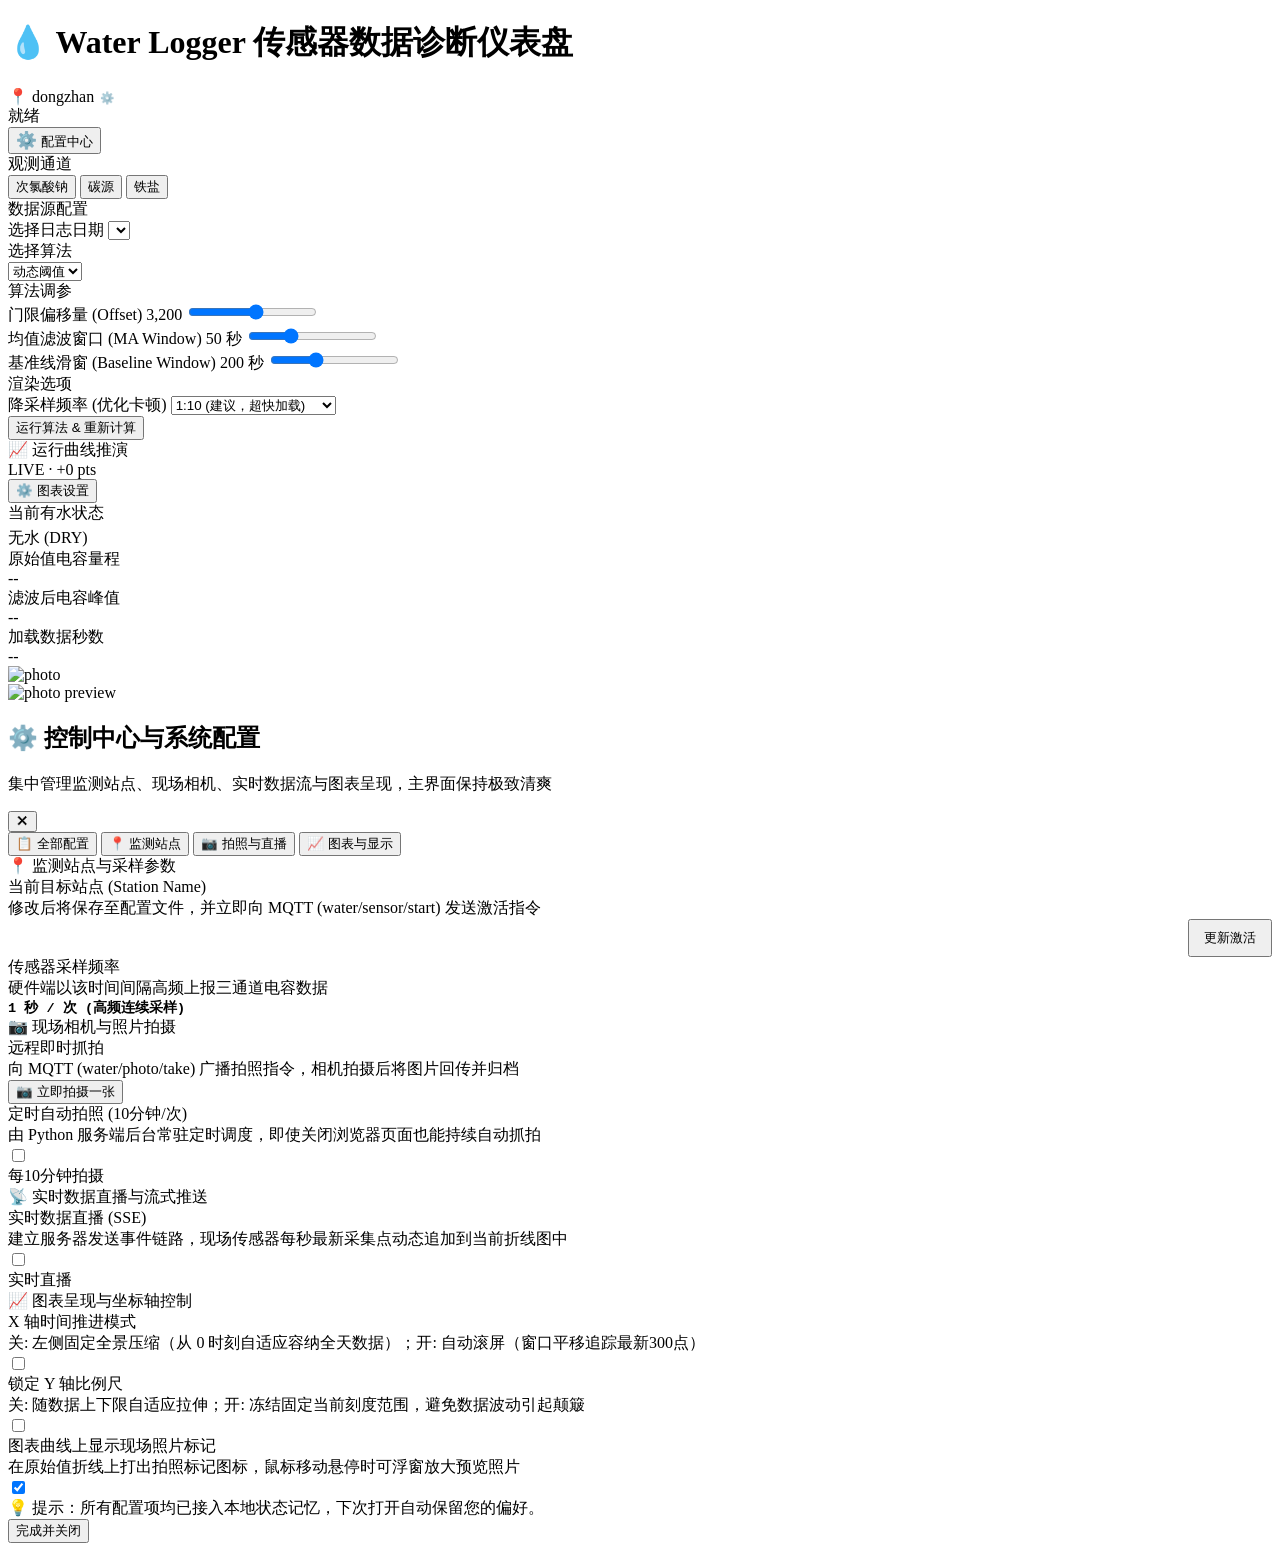
==== commit bb3d3fd1: "minus" ====
--- a/src/templates/index.html
+++ b/src/templates/index.html
@@ -4,13 +4,8 @@
     <meta charset="UTF-8">
     <meta name="viewport" content="width=device-width, initial-scale=1.0">
     <title>Water Logger 传感器分析诊断控制台</title>
-    <!-- 引入 Google Fonts -->
-    <link rel="preconnect" href="https://fonts.googleapis.com">
-    <link rel="preconnect" href="https://fonts.gstatic.com" crossorigin>
-    <link href="https://fonts.googleapis.com/css2?family=Inter:wght@300;400;600;700&family=Outfit:wght@400;600;800&display=swap" rel="stylesheet">
-    <!-- 引入 ECharts -->
-    <script src="https://cdn.jsdelivr.net/npm/echarts@5.4.3/dist/echarts.min.js"></script>
-    
+    <!-- 本地核心图表库与样式（0延迟、100%离线可用） -->
+    <script src="/static/js/echarts.min.js"></script>
     <link rel="stylesheet" href="/static/css/style.css">
 </head>
 <body>
